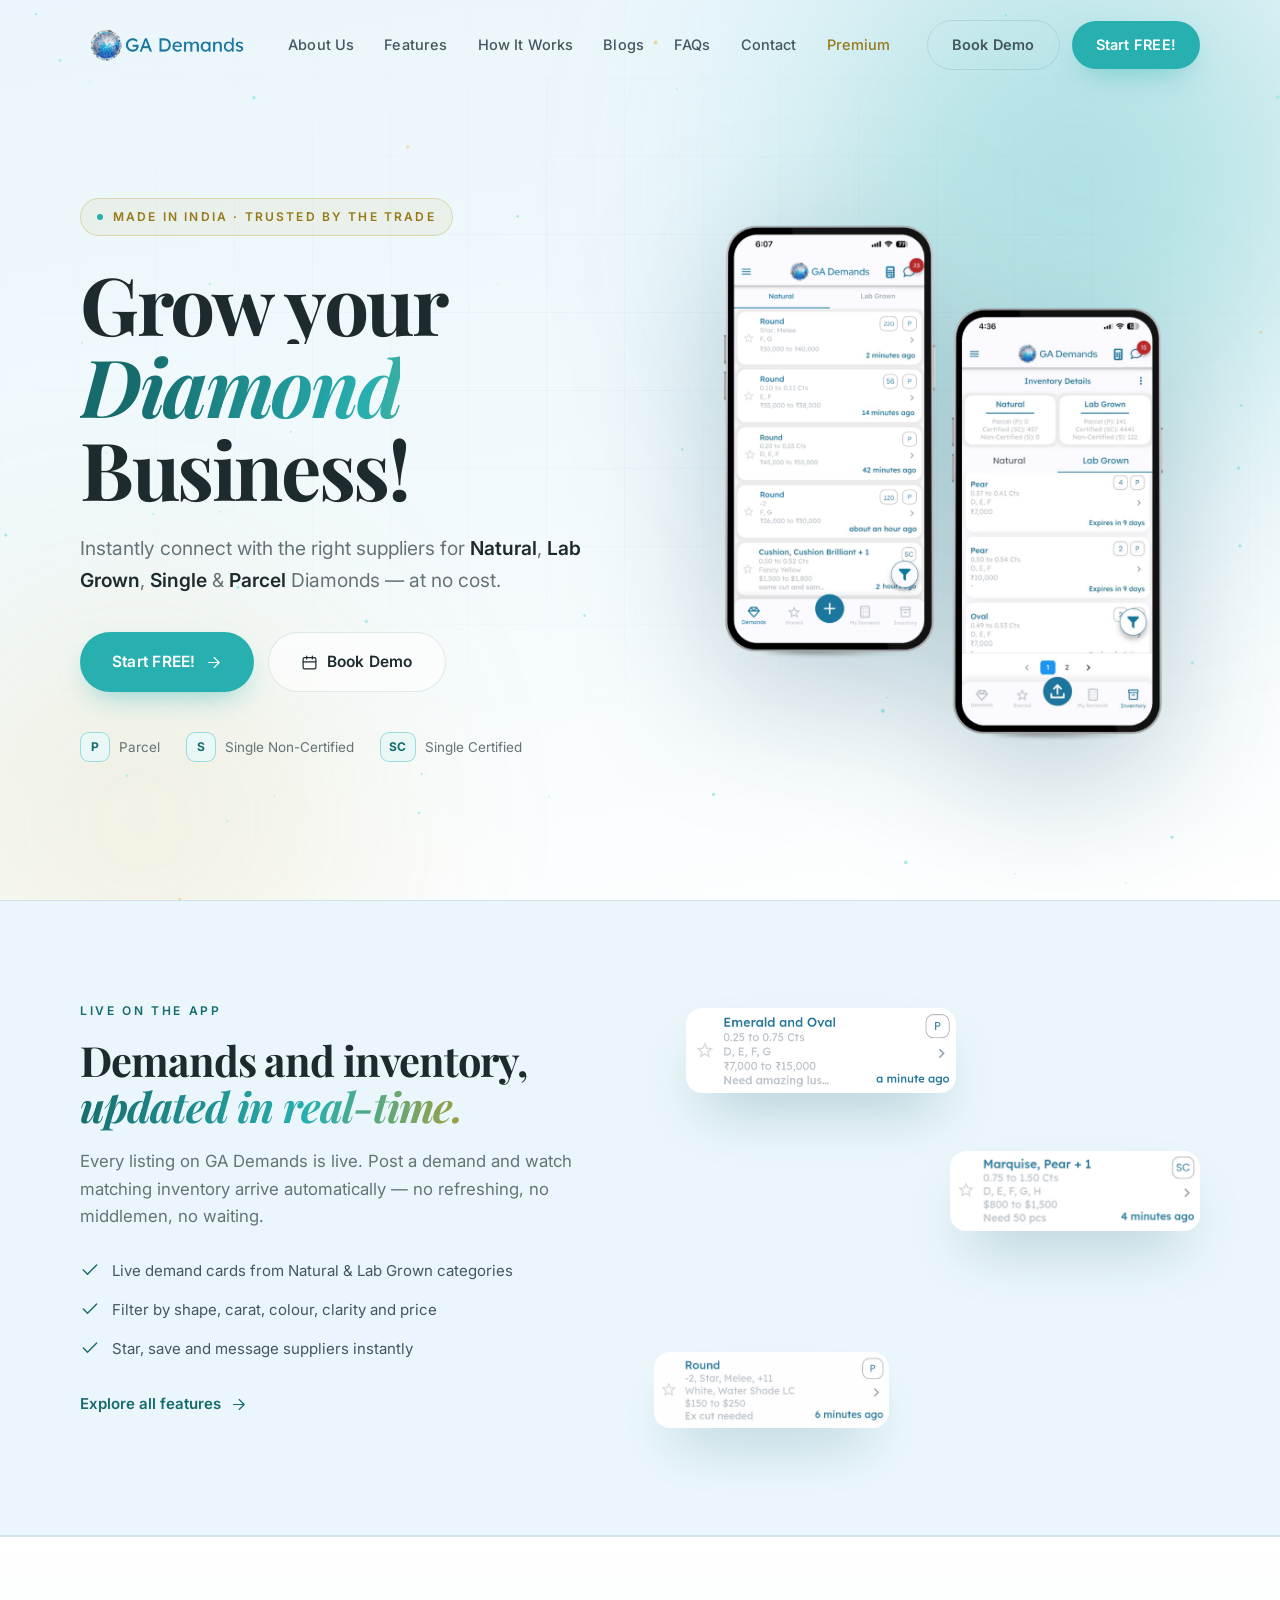
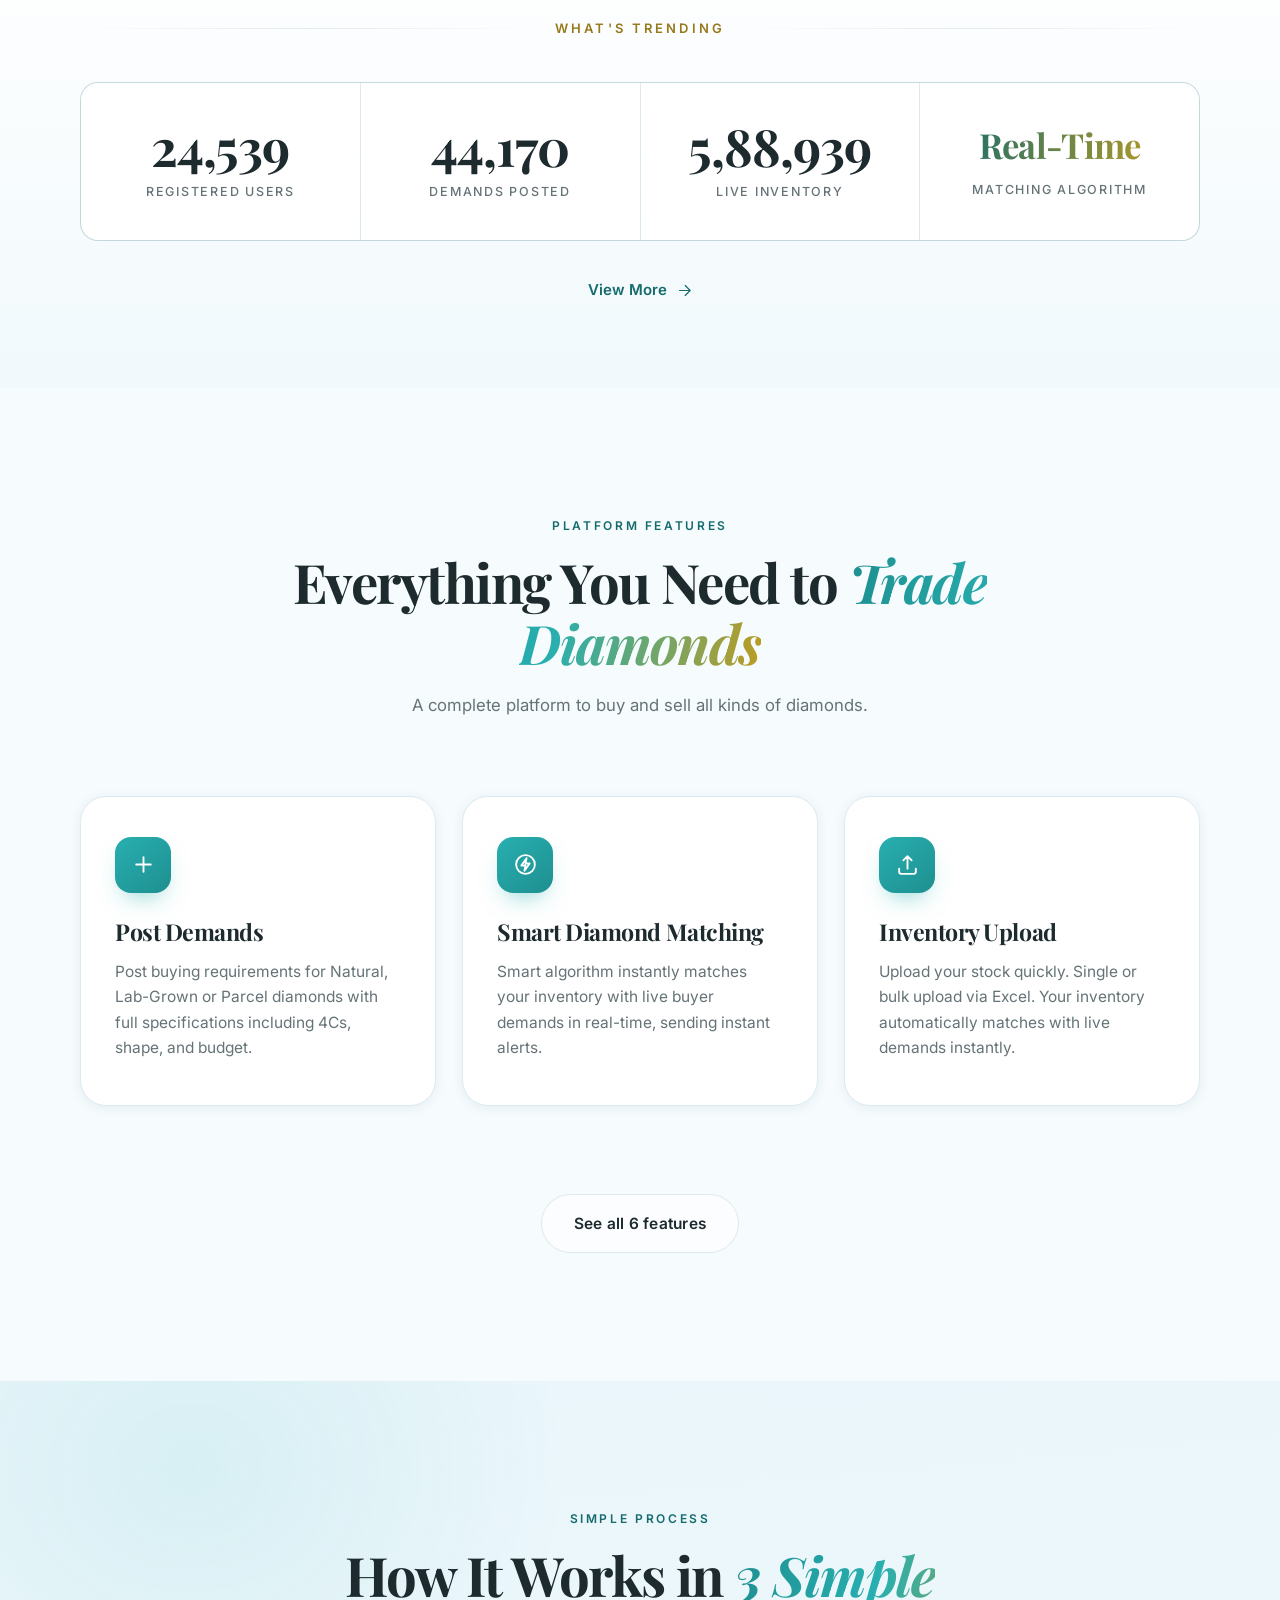
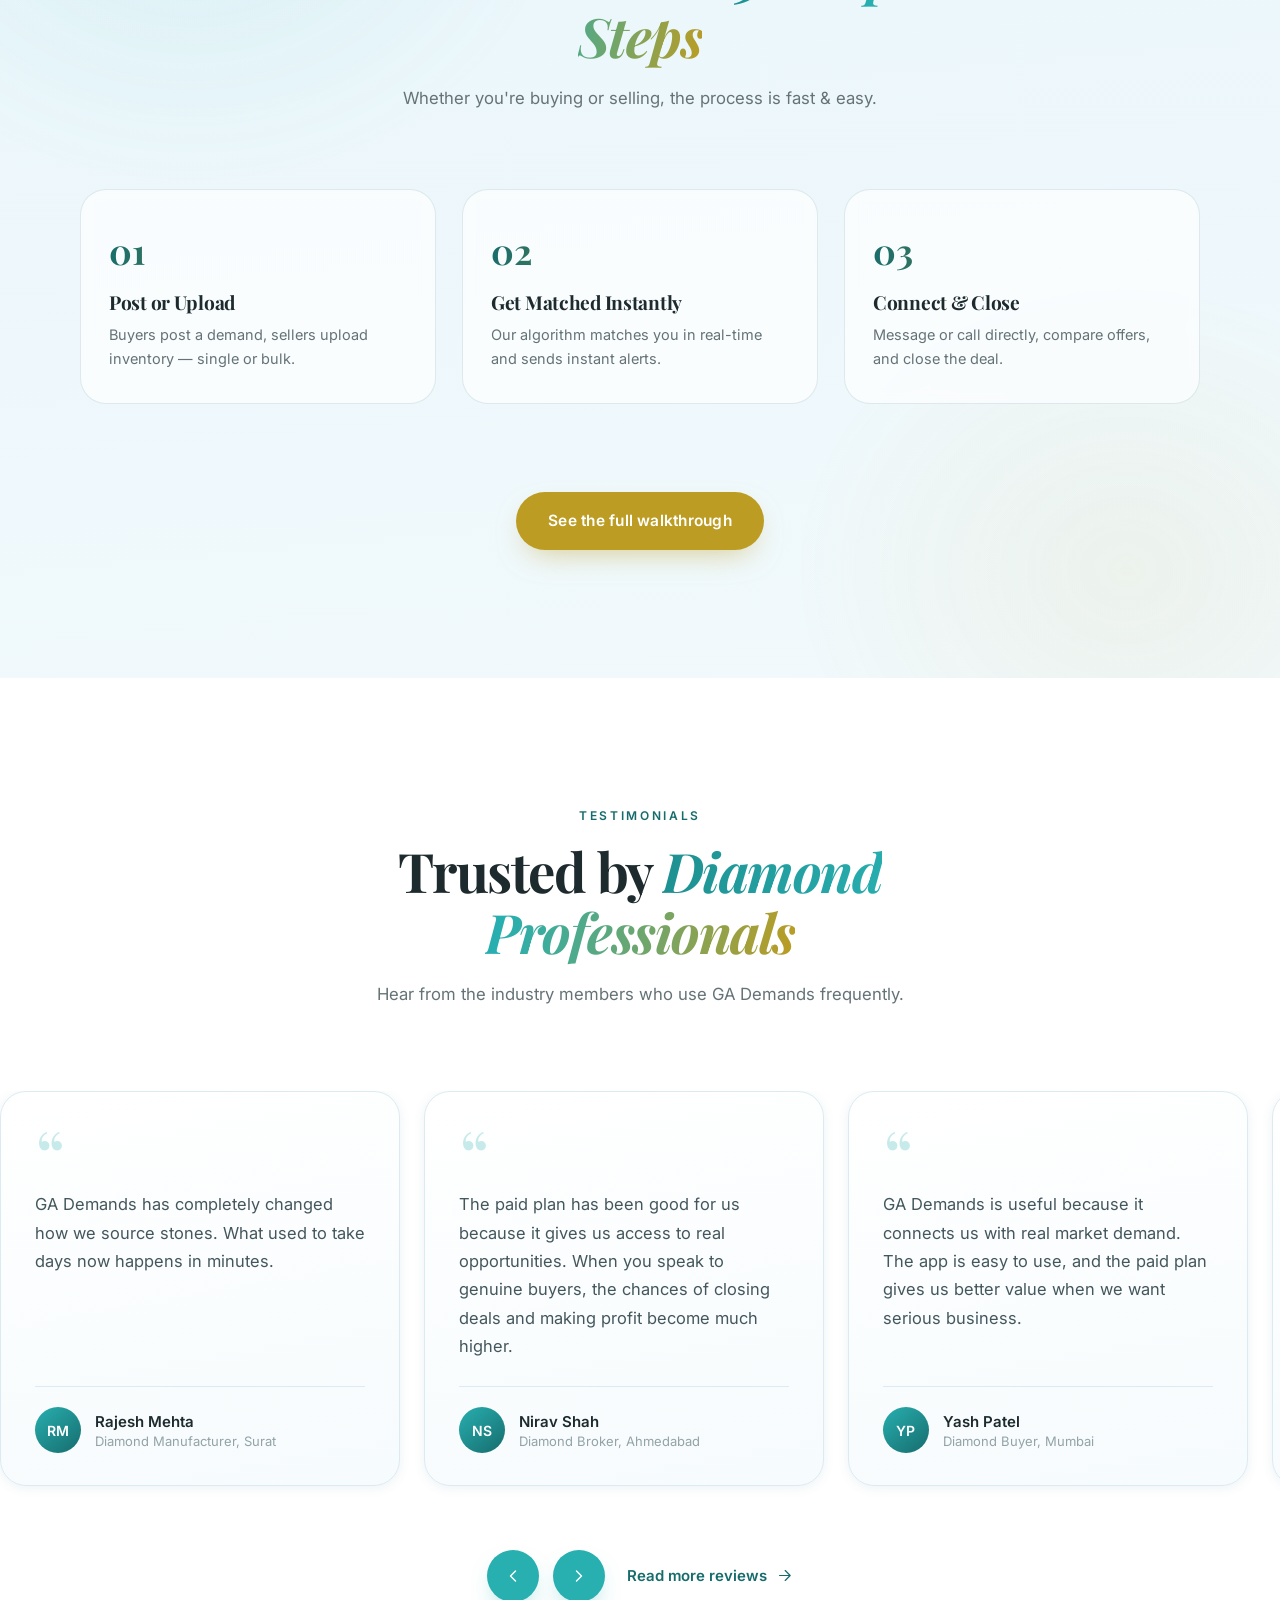
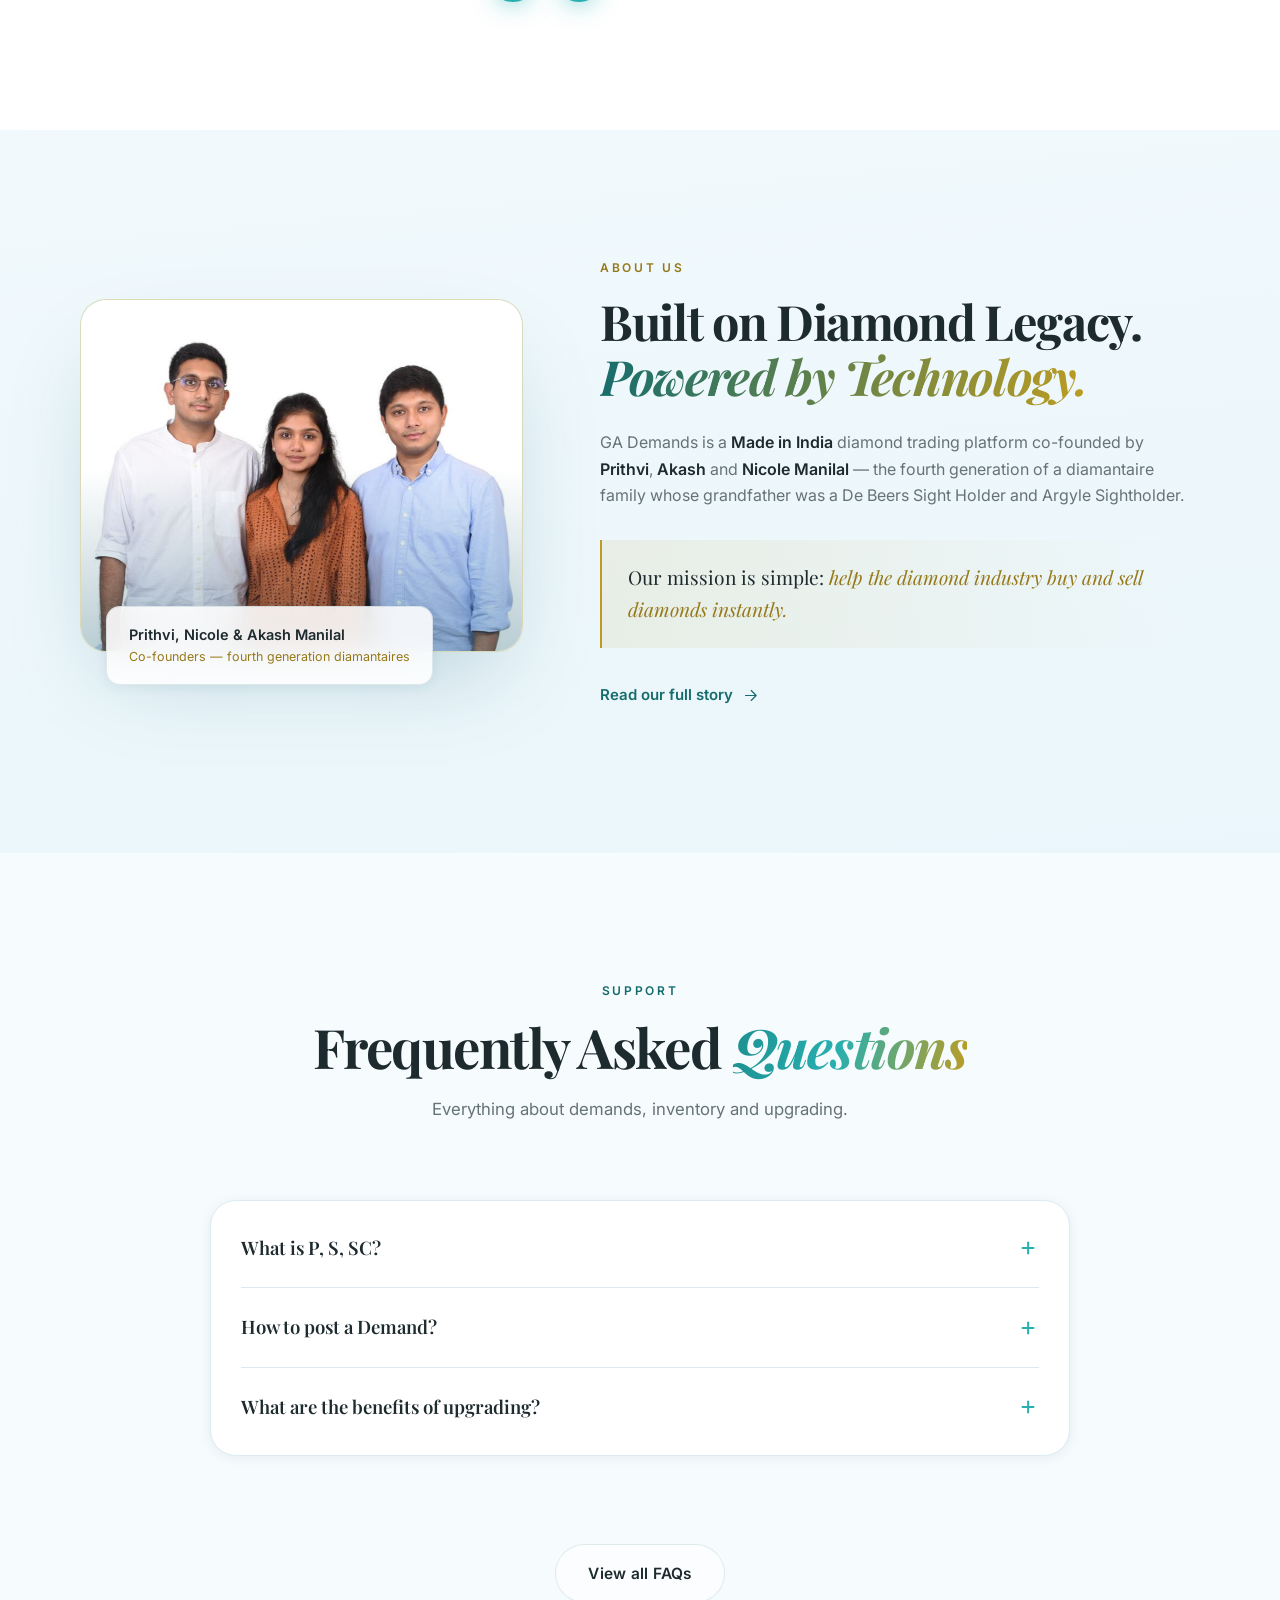
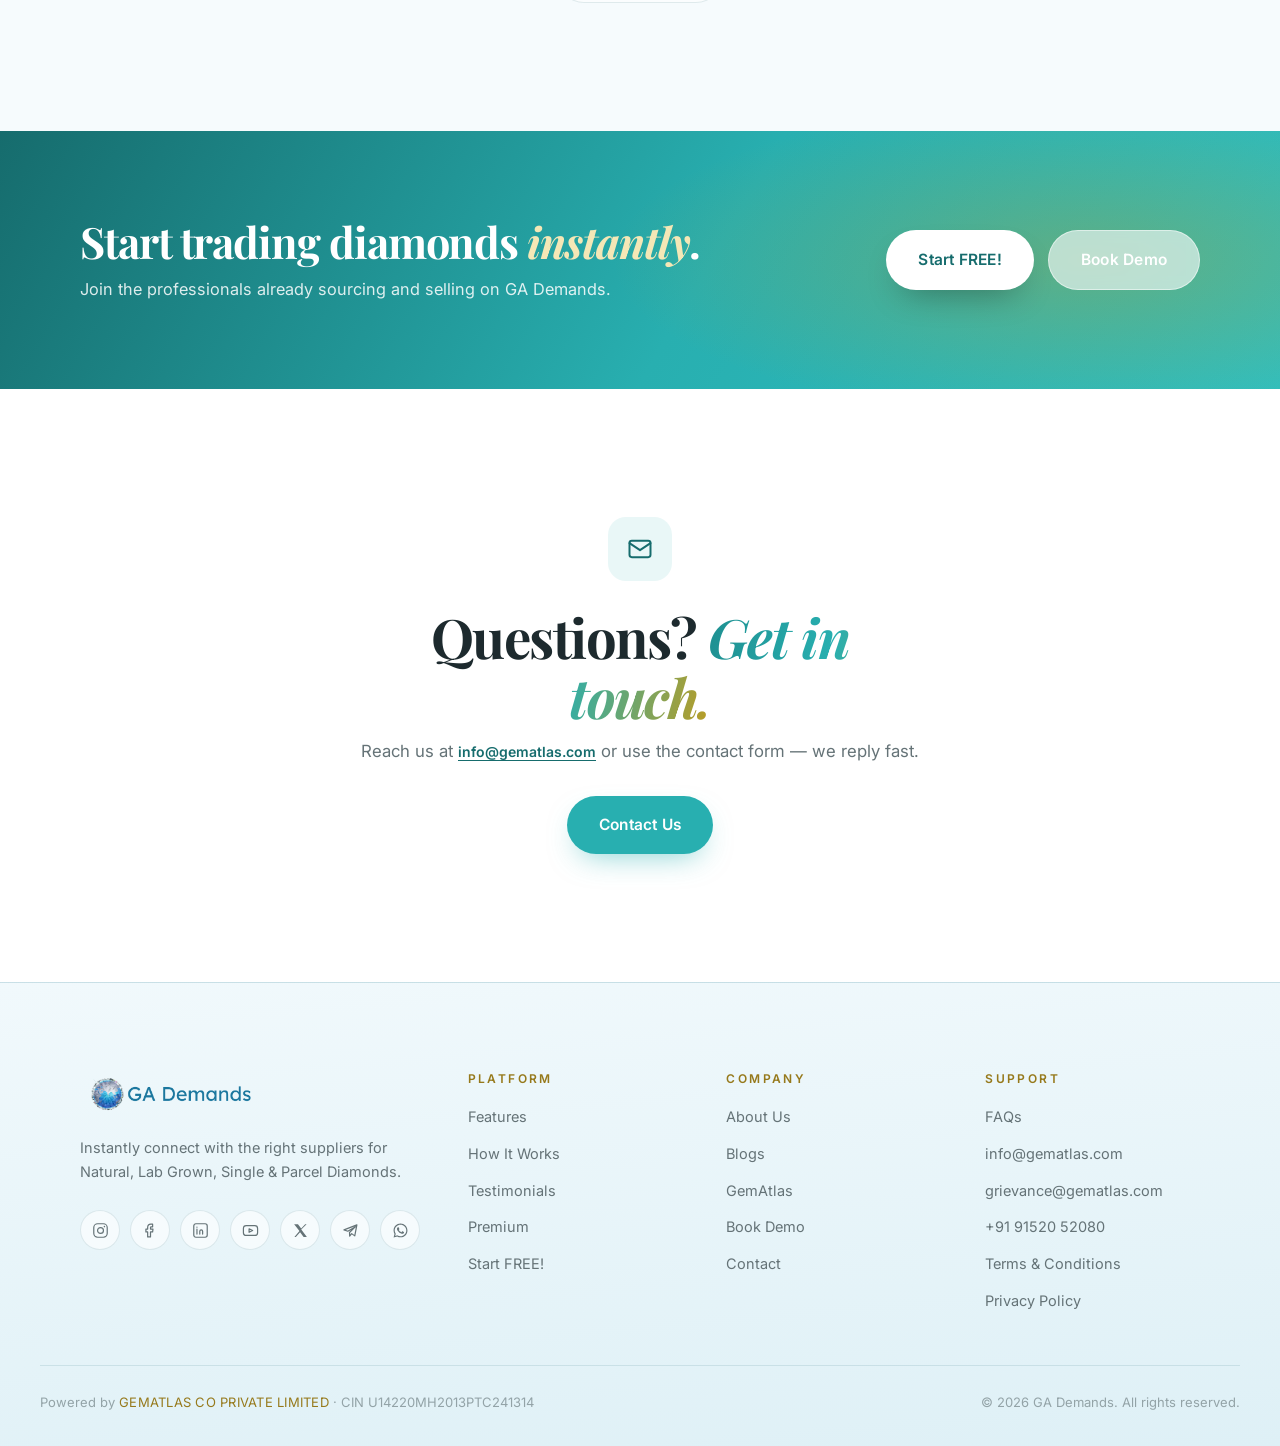
==== index.html @ 852bf758 "Rebuild GA Demands website: multi-page, light-blue theme, animations Recreated gademands.com as a mo" ====
<!DOCTYPE html>
<html lang="en">
<head>
<meta charset="UTF-8">
<meta name="viewport" content="width=device-width, initial-scale=1.0">
<title>GA Demands — Grow your Diamond Business</title>
<meta name="description" content="Instantly connect with the right suppliers for Natural, Lab Grown, Single & Parcel Diamonds at no cost. A Made in India diamond trading platform by GemAtlas Co Private Limited.">
<meta name="theme-color" content="#EAF6FB">

<meta property="og:title" content="GA Demands — Grow your Diamond Business">
<meta property="og:description" content="Instantly connect with the right suppliers for Natural, Lab Grown, Single & Parcel Diamonds at no cost.">
<meta property="og:image" content="assets/images/image09.png">
<meta property="og:url" content="https://gademands.com/">
<meta property="og:type" content="website">

<link rel="icon" href="assets/images/image09.png">
<link rel="preconnect" href="https://fonts.googleapis.com">
<link rel="preconnect" href="https://fonts.gstatic.com" crossorigin>
<link href="https://fonts.googleapis.com/css2?family=Playfair+Display:ital,wght@0,400;0,500;0,600;0,700;0,900;1,400&family=Inter:wght@300;400;500;600;700&display=swap" rel="stylesheet">
<link rel="stylesheet" href="assets/css/style.css">
</head>
<body>

<!-- ══════════════ PRELOADER ══════════════ -->
<div class="preloader" id="preloader">
  <div class="preloader__gem">
    <svg viewBox="0 0 100 100" aria-hidden="true">
      <polygon class="facet f1" points="50,8 78,32 50,92"/>
      <polygon class="facet f2" points="50,8 22,32 50,92"/>
      <polygon class="facet f3" points="22,32 78,32 50,92"/>
      <polygon class="facet f4" points="50,8 78,32 22,32"/>
    </svg>
  </div>
</div>

<!-- ══════════════ SCROLL PROGRESS ══════════════ -->
<div class="scroll-progress" id="scrollProgress"></div>

<!-- ══════════════ HEADER ══════════════ -->
<header class="header" id="header">
  <div class="container header__inner">
    <a href="index.html" class="brand" aria-label="GA Demands home">
      <img src="assets/images/image09.png" alt="GA Demands" class="brand__logo">
    </a>

    <nav class="nav" id="nav" aria-label="Primary">
      <a href="about.html" class="nav__link">About Us</a>
      <a href="features.html" class="nav__link">Features</a>
      <a href="how-it-works.html" class="nav__link">How It Works</a>
      <a href="https://blogs.gademands.com/" class="nav__link" target="_blank" rel="noopener">Blogs</a>
      <a href="faq.html" class="nav__link">FAQs</a>
      <a href="contact.html" class="nav__link">Contact</a>
      <a href="https://pages.razorpay.com/stores/st_SczK1m9x4q4Thu" class="nav__link nav__link--gold" target="_blank" rel="noopener">Premium</a>
      <div class="nav__cta">
        <a href="https://calendly.com/gademands-demo/30min" class="btn btn--ghost" target="_blank" rel="noopener">Book Demo</a>
        <a href="https://gademands.app.link/web" class="btn btn--primary" target="_blank" rel="noopener">Start FREE!</a>
      </div>
    </nav>

    <button class="burger" id="burger" aria-label="Open menu" aria-expanded="false" aria-controls="nav">
      <span></span><span></span><span></span>
    </button>
  </div>
</header>

<main>

<!-- ══════════════ HERO ══════════════ -->
<section class="hero" id="hero">
  <div class="hero__bg" aria-hidden="true">
    <div class="hero__glow hero__glow--teal"></div>
    <div class="hero__glow hero__glow--gold"></div>
    <div class="hero__grid"></div>
    <canvas id="sparkle" class="hero__sparkle"></canvas>
  </div>

  <div class="container hero__inner">
    <div class="hero__copy">
      <p class="eyebrow reveal" data-delay="0">
        <span class="eyebrow__dot"></span> Made in India · Trusted by the trade
      </p>

      <h1 class="hero__title reveal" data-delay="60">
        <span class="line">Grow your</span>
        <span class="line"><em>Diamond</em> Business!</span>
      </h1>

      <p class="hero__lede reveal" data-delay="140">
        Instantly connect with the right suppliers for <strong>Natural</strong>, <strong>Lab Grown</strong>,
        <strong>Single</strong> &amp; <strong>Parcel</strong> Diamonds — at no cost.
      </p>

      <div class="hero__actions reveal" data-delay="200">
        <a href="https://gademands.app.link/web" class="btn btn--primary btn--lg btn--shine" target="_blank" rel="noopener">
          Start FREE!
          <svg viewBox="0 0 24 24" class="btn__arrow" aria-hidden="true"><path d="M5 12h14M13 5l7 7-7 7"/></svg>
        </a>
        <a href="https://calendly.com/gademands-demo/30min" class="btn btn--outline btn--lg" target="_blank" rel="noopener">
          <svg viewBox="0 0 24 24" class="btn__ico" aria-hidden="true"><rect x="3" y="5" width="18" height="16" rx="2"/><path d="M16 3v4M8 3v4M3 11h18"/></svg>
          Book Demo
        </a>
      </div>

      <ul class="hero__badges reveal" data-delay="260">
        <li><span class="chip">P</span> Parcel</li>
        <li><span class="chip">S</span> Single Non-Certified</li>
        <li><span class="chip">SC</span> Single Certified</li>
      </ul>
    </div>

    <div class="hero__visual reveal" data-delay="180">
      <div class="hero__phone tilt">
        <img src="assets/images/image04.png" alt="GA Demands app showing live diamond demands and inventory details" class="hero__phone-img">
      </div>
    </div>
  </div>
</section>

<!-- ══════════════ SHOWCASE (live demand cards) ══════════════ -->
<section class="showcase" id="showcase">
  <div class="container showcase__inner">
    <div class="showcase__copy">
      <p class="kicker reveal">Live On The App</p>
      <h2 class="showcase__title reveal" data-delay="60">Demands and inventory, <em>updated in real-time.</em></h2>
      <p class="showcase__text reveal" data-delay="100">Every listing on GA Demands is live. Post a demand and watch matching inventory arrive automatically — no refreshing, no middlemen, no waiting.</p>
      <ul class="showcase__points reveal" data-delay="140">
        <li><svg viewBox="0 0 24 24" aria-hidden="true"><path d="M20 6L9 17l-5-5"/></svg> Live demand cards from Natural &amp; Lab Grown categories</li>
        <li><svg viewBox="0 0 24 24" aria-hidden="true"><path d="M20 6L9 17l-5-5"/></svg> Filter by shape, carat, colour, clarity and price</li>
        <li><svg viewBox="0 0 24 24" aria-hidden="true"><path d="M20 6L9 17l-5-5"/></svg> Star, save and message suppliers instantly</li>
      </ul>
      <p class="reveal" data-delay="180" style="margin-top:28px;">
        <a href="features.html" class="link-arrow">Explore all features <svg viewBox="0 0 24 24" aria-hidden="true"><path d="M5 12h14M13 5l7 7-7 7"/></svg></a>
      </p>
    </div>
    <div class="showcase__stage reveal" data-delay="120">
      <figure class="showcase__card showcase__card--a"><img src="assets/images/image11.jpg" alt="Live demand card: Emerald and Oval diamonds, 0.25 to 0.75 Cts"></figure>
      <figure class="showcase__card showcase__card--b"><img src="assets/images/image02.jpg" alt="Live demand card: Round diamond, White Water Shade LC"></figure>
      <figure class="showcase__card showcase__card--c"><img src="assets/images/image26.jpg" alt="Live demand card: Round diamond parcel"></figure>
    </div>
  </div>
</section>

<!-- ══════════════ TRENDING / STATS ══════════════ -->
<section class="stats" id="trending">
  <div class="container">
    <div class="stats__head reveal">
      <span class="rule"></span>
      <h2 class="stats__title">What's Trending</h2>
      <span class="rule"></span>
    </div>

    <div class="stats__grid">
      <div class="stat reveal" data-delay="0">
        <div class="stat__num" data-target="25000" data-suffix="+">0</div>
        <div class="stat__label">Registered Users</div>
      </div>
      <div class="stat reveal" data-delay="80">
        <div class="stat__num" data-target="45000" data-suffix="+">0</div>
        <div class="stat__label">Demands Posted</div>
      </div>
      <div class="stat reveal" data-delay="160">
        <div class="stat__num" data-target="600000" data-suffix="+">0</div>
        <div class="stat__label">Live Inventory</div>
      </div>
      <div class="stat stat--text reveal" data-delay="240">
        <div class="stat__num stat__num--word">Real-Time</div>
        <div class="stat__label">Matching Algorithm</div>
      </div>
    </div>

    <div class="stats__cta reveal">
      <a href="https://gademands.app.link/web" class="link-arrow" target="_blank" rel="noopener">
        View More
        <svg viewBox="0 0 24 24" aria-hidden="true"><path d="M5 12h14M13 5l7 7-7 7"/></svg>
      </a>
    </div>
  </div>
</section>

<!-- ══════════════ FEATURES (teaser — full grid lives on features.html) ══════════════ -->
<section class="features section" id="features">
  <div class="container">
    <header class="section__head reveal">
      <p class="kicker">Platform Features</p>
      <h2 class="section__title">Everything You Need to <em>Trade Diamonds</em></h2>
      <p class="section__lede">A complete platform to buy and sell all kinds of diamonds.</p>
    </header>

    <div class="features__grid features__grid--teaser">

      <article class="feat reveal" data-delay="0">
        <div class="feat__icon">
          <svg viewBox="0 0 24 24" aria-hidden="true"><path d="M12 5v14M5 12h14"/></svg>
        </div>
        <h3 class="feat__title">Post Demands</h3>
        <p class="feat__text">Post buying requirements for Natural, Lab-Grown or Parcel diamonds with full specifications including 4Cs, shape, and budget.</p>
        <span class="feat__glow" aria-hidden="true"></span>
      </article>

      <article class="feat reveal" data-delay="70">
        <div class="feat__icon">
          <svg viewBox="0 0 24 24" aria-hidden="true"><circle cx="12" cy="12" r="9"/><path d="M13 6l-5 7h4l-1 5 5-7h-4l1-5z"/></svg>
        </div>
        <h3 class="feat__title">Smart Diamond Matching</h3>
        <p class="feat__text">Smart algorithm instantly matches your inventory with live buyer demands in real-time, sending instant alerts.</p>
        <span class="feat__glow" aria-hidden="true"></span>
      </article>

      <article class="feat reveal" data-delay="140">
        <div class="feat__icon">
          <svg viewBox="0 0 24 24" aria-hidden="true"><path d="M12 16V4M8 8l4-4 4 4M4 16v3a2 2 0 002 2h12a2 2 0 002-2v-3"/></svg>
        </div>
        <h3 class="feat__title">Inventory Upload</h3>
        <p class="feat__text">Upload your stock quickly. Single or bulk upload via Excel. Your inventory automatically matches with live demands instantly.</p>
        <span class="feat__glow" aria-hidden="true"></span>
      </article>

    </div>

    <div class="how__cta reveal" data-delay="180">
      <a href="features.html" class="btn btn--outline btn--lg">See all 6 features</a>
    </div>
  </div>
</section>

<!-- ══════════════ HOW IT WORKS (teaser — full buyer/seller flow lives on how-it-works.html) ══════════════ -->
<section class="how section section--dark" id="how">
  <div class="how__bg" aria-hidden="true"></div>
  <div class="container">
    <header class="section__head reveal">
      <p class="kicker">Simple Process</p>
      <h2 class="section__title">How It Works in <em>3 Simple Steps</em></h2>
      <p class="section__lede">Whether you're buying or selling, the process is fast &amp; easy.</p>
    </header>

    <div class="mini-steps reveal" data-delay="60">
      <div class="mini-step">
        <span class="mini-step__num">01</span>
        <h3 class="mini-step__title">Post or Upload</h3>
        <p class="mini-step__text">Buyers post a demand, sellers upload inventory — single or bulk.</p>
      </div>
      <div class="mini-step">
        <span class="mini-step__num">02</span>
        <h3 class="mini-step__title">Get Matched Instantly</h3>
        <p class="mini-step__text">Our algorithm matches you in real-time and sends instant alerts.</p>
      </div>
      <div class="mini-step">
        <span class="mini-step__num">03</span>
        <h3 class="mini-step__title">Connect &amp; Close</h3>
        <p class="mini-step__text">Message or call directly, compare offers, and close the deal.</p>
      </div>
    </div>

    <div class="how__cta reveal" data-delay="120">
      <a href="how-it-works.html" class="btn btn--gold btn--lg btn--shine">See the full walkthrough</a>
    </div>
  </div>
</section>

<!-- ══════════════ TESTIMONIALS (teaser — full wall lives on how-it-works.html) ══════════════ -->
<section class="testi section" id="testimonials">
  <div class="container">
    <header class="section__head reveal">
      <p class="kicker">Testimonials</p>
      <h2 class="section__title">Trusted by <em>Diamond Professionals</em></h2>
      <p class="section__lede">Hear from the industry members who use GA Demands frequently.</p>
    </header>
  </div>

  <div class="testi__viewport reveal">
    <div class="testi__track" id="testiTrack">

      <figure class="quote">
        <span class="quote__mark">&ldquo;</span>
        <blockquote>GA Demands has completely changed how we source stones. What used to take days now happens in minutes.</blockquote>
        <figcaption><span class="quote__avatar">RM</span><span><strong>Rajesh Mehta</strong><em>Diamond Manufacturer, Surat</em></span></figcaption>
      </figure>

      <figure class="quote">
        <span class="quote__mark">&ldquo;</span>
        <blockquote>The paid plan has been good for us because it gives us access to real opportunities. When you speak to genuine buyers, the chances of closing deals and making profit become much higher.</blockquote>
        <figcaption><span class="quote__avatar">NS</span><span><strong>Nirav Shah</strong><em>Diamond Broker, Ahmedabad</em></span></figcaption>
      </figure>

      <figure class="quote">
        <span class="quote__mark">&ldquo;</span>
        <blockquote>GA Demands is useful because it connects us with real market demand. The app is easy to use, and the paid plan gives us better value when we want serious business.</blockquote>
        <figcaption><span class="quote__avatar">YP</span><span><strong>Yash Patel</strong><em>Diamond Buyer, Mumbai</em></span></figcaption>
      </figure>

      <figure class="quote">
        <span class="quote__mark">&ldquo;</span>
        <blockquote>Very intuitive platform. Saves time and improves deal closure rate significantly.</blockquote>
        <figcaption><span class="quote__avatar">KM</span><span><strong>Kunal Mehta</strong><em>Jeweller, Jaipur</em></span></figcaption>
      </figure>

    </div>
  </div>

  <div class="container testi__nav reveal">
    <button class="nav-btn" id="testiPrev" aria-label="Previous testimonial">
      <svg viewBox="0 0 24 24" aria-hidden="true"><path d="M15 18l-6-6 6-6"/></svg>
    </button>
    <button class="nav-btn" id="testiNext" aria-label="Next testimonial">
      <svg viewBox="0 0 24 24" aria-hidden="true"><path d="M9 18l6-6-6-6"/></svg>
    </button>
    <a href="how-it-works.html#testimonials" class="link-arrow" style="margin-left:8px;">Read more reviews <svg viewBox="0 0 24 24" aria-hidden="true"><path d="M5 12h14M13 5l7 7-7 7"/></svg></a>
  </div>
</section>

<!-- ══════════════ ABOUT (teaser — full story lives on about.html) ══════════════ -->
<section class="about section section--dark" id="about">
  <div class="container about__inner">

    <div class="about__media reveal">
      <div class="about__frame">
        <img src="assets/images/image15.jpg" alt="GA Demands co-founders Prithvi Manilal, Nicole Manilal and Akash Manilal" loading="lazy">
      </div>
      <div class="about__caption">
        <strong>Prithvi, Nicole &amp; Akash Manilal</strong>
        <span>Co-founders — fourth generation diamantaires</span>
      </div>
    </div>

    <div class="about__copy">
      <p class="kicker kicker--light reveal">About Us</p>
      <h2 class="about__title reveal" data-delay="60">Built on Diamond Legacy.<br><em>Powered by Technology.</em></h2>

      <div class="about__text reveal" data-delay="120">
        <p>GA Demands is a <strong>Made in India</strong> diamond trading platform co-founded by <strong>Prithvi</strong>, <strong>Akash</strong> and <strong>Nicole Manilal</strong> — the fourth generation of a diamantaire family whose grandfather was a De Beers Sight Holder and Argyle Sightholder.</p>
      </div>

      <blockquote class="mission reveal" data-delay="180">
        Our mission is simple: <em>help the diamond industry buy and sell diamonds instantly.</em>
      </blockquote>

      <p class="reveal" data-delay="220">
        <a href="about.html" class="link-arrow">Read our full story <svg viewBox="0 0 24 24" aria-hidden="true"><path d="M5 12h14M13 5l7 7-7 7"/></svg></a>
      </p>
    </div>

  </div>
</section>

<!-- ══════════════ FAQ (teaser — full list lives on faq.html) ══════════════ -->
<section class="faq section" id="faq">
  <div class="container">
    <header class="section__head reveal">
      <p class="kicker">Support</p>
      <h2 class="section__title">Frequently Asked <em>Questions</em></h2>
      <p class="section__lede">Everything about demands, inventory and upgrading.</p>
    </header>

    <div class="faq__panels reveal">
      <div class="faq__panel is-active" data-cat="demands">
        <div class="acc">
          <button class="acc__head" aria-expanded="false">What is P, S, SC?<span class="acc__ico" aria-hidden="true"></span></button>
          <div class="acc__body"><div>
            <p>When posting a demand it is essential to choose which category you wish to post under.</p>
            <ul class="acc__list">
              <li><span class="chip chip--sm">P</span> Parcel</li>
              <li><span class="chip chip--sm">S</span> Single Non-Certified</li>
              <li><span class="chip chip--sm">SC</span> Single Certified</li>
            </ul>
          </div></div>
        </div>
        <div class="acc">
          <button class="acc__head" aria-expanded="false">How to post a Demand?<span class="acc__ico" aria-hidden="true"></span></button>
          <div class="acc__body"><div>
            <ol class="acc__steps">
              <li>Click the "Plus" button at the bottom of the page</li>
              <li>Select a category — Parcel (P), Single Non-Certified (S) or Single Certified (SC)</li>
              <li>Fill in the specifications for your post</li>
              <li>Post your Demand</li>
            </ol>
          </div></div>
        </div>
        <div class="acc">
          <button class="acc__head" aria-expanded="false">What are the benefits of upgrading?<span class="acc__ico" aria-hidden="true"></span></button>
          <div class="acc__body"><div><p>Upgrading unlocks Inventory, Direct Calling, and premium support.</p></div></div>
        </div>
      </div>
    </div>

    <div class="how__cta reveal" data-delay="120">
      <a href="faq.html" class="btn btn--outline btn--lg">View all FAQs</a>
    </div>
  </div>
</section>

<!-- ══════════════ CTA BANNER ══════════════ -->
<section class="cta-band">
  <div class="container cta-band__inner reveal">
    <div>
      <h2 class="cta-band__title">Start trading diamonds <em>instantly</em>.</h2>
      <p class="cta-band__text">Join the professionals already sourcing and selling on GA Demands.</p>
    </div>
    <div class="cta-band__actions">
      <a href="https://gademands.app.link/web" class="btn btn--primary btn--lg btn--shine" target="_blank" rel="noopener">Start FREE!</a>
      <a href="https://calendly.com/gademands-demo/30min" class="btn btn--outline btn--lg" target="_blank" rel="noopener">Book Demo</a>
    </div>
  </div>
</section>

<!-- ══════════════ CONTACT (teaser — full form lives on contact.html) ══════════════ -->
<section class="contact-teaser section">
  <div class="container contact-teaser__inner reveal">
    <div class="contact-teaser__ico">
      <svg viewBox="0 0 24 24" aria-hidden="true"><rect x="3" y="5" width="18" height="14" rx="2"/><path d="M3 7l9 6 9-6"/></svg>
    </div>
    <h2 class="section__title" style="margin-bottom:10px;">Questions? <em>Get in touch.</em></h2>
    <p class="section__lede" style="margin-bottom:30px;">Reach us at <a href="mailto:info@gematlas.com" class="link-arrow link-arrow--sm" style="display:inline;border-bottom:1px solid currentColor;">info@gematlas.com</a> or use the contact form — we reply fast.</p>
    <a href="contact.html" class="btn btn--primary btn--lg btn--shine">Contact Us</a>
  </div>
</section>

</main>

<!-- ══════════════ FOOTER ══════════════ -->
<footer class="footer">
  <div class="container footer__top">

    <div class="footer__brand">
      <img src="assets/images/image09.png" alt="GA Demands" class="footer__logo">
      <p class="footer__tag">Instantly connect with the right suppliers for Natural, Lab Grown, Single &amp; Parcel Diamonds.</p>
      <div class="socials">
        <a href="https://www.instagram.com/gematlasonline/" aria-label="Instagram" target="_blank" rel="noopener"><svg viewBox="0 0 24 24" aria-hidden="true"><rect x="2.5" y="2.5" width="19" height="19" rx="5.5"/><circle cx="12" cy="12" r="4.2"/><circle cx="17.5" cy="6.5" r="1.1" fill="currentColor" stroke="none"/></svg></a>
        <a href="https://www.facebook.com/gematlas" aria-label="Facebook" target="_blank" rel="noopener"><svg viewBox="0 0 24 24" aria-hidden="true"><path d="M15 3h-2.5A4.5 4.5 0 008 7.5V10H5.5v4H8v7h4v-7h3l.5-4H12V7.8c0-.6.3-1 1-1H15V3z"/></svg></a>
        <a href="https://www.linkedin.com/company/gematlas" aria-label="LinkedIn" target="_blank" rel="noopener"><svg viewBox="0 0 24 24" aria-hidden="true"><rect x="2.5" y="2.5" width="19" height="19" rx="3"/><path d="M7 10v7M7 7.2v.1M11 17v-4a2 2 0 014 0v4"/></svg></a>
        <a href="https://www.youtube.com/user/GemAtlas" aria-label="YouTube" target="_blank" rel="noopener"><svg viewBox="0 0 24 24" aria-hidden="true"><rect x="2" y="5" width="20" height="14" rx="4"/><path d="M10 9.5l5 2.5-5 2.5v-5z"/></svg></a>
        <a href="https://twitter.com/GemAtlas" aria-label="Twitter" target="_blank" rel="noopener"><svg viewBox="0 0 24 24" aria-hidden="true"><path d="M3 3l7.5 9.8L3.4 21h2l6-6.6 5 6.6H21l-7.9-10.4L20.6 3h-2l-5.6 6.2L8.4 3H3z" fill="currentColor" stroke="none"/></svg></a>
        <a href="https://t.me/gematlas" aria-label="Telegram" target="_blank" rel="noopener"><svg viewBox="0 0 24 24" aria-hidden="true"><path d="M21 4L2.8 11.2l5.4 1.8L19 6.6l-8.4 8.2.2 5 2.8-3.4 4.4 3.2L21 4z"/></svg></a>
        <a href="https://wa.me/919152052076" aria-label="WhatsApp" target="_blank" rel="noopener"><svg viewBox="0 0 32 32" aria-hidden="true"><path fill="currentColor" stroke="none" d="M16.001 2.933c-7.213 0-13.067 5.854-13.067 13.067 0 2.301.604 4.553 1.751 6.537L3 29.067l6.688-1.751a13.02 13.02 0 006.313 1.61h.006c7.213 0 13.067-5.854 13.067-13.067S23.214 2.933 16.001 2.933zm0 23.913a10.83 10.83 0 01-5.522-1.513l-.396-.235-4.106 1.076 1.096-4.003-.258-.41a10.84 10.84 0 01-1.668-5.761c0-5.998 4.881-10.879 10.879-10.879S26.88 10.002 26.88 16s-4.881 10.846-10.879 10.846zm5.955-8.151c-.326-.163-1.929-.952-2.228-1.061-.299-.109-.517-.163-.735.163-.217.326-.844 1.061-1.035 1.279-.19.217-.381.245-.707.082-.326-.163-1.376-.507-2.621-1.617-.969-.864-1.624-1.931-1.814-2.257-.19-.326-.02-.502.143-.665.147-.146.326-.381.489-.571.163-.19.217-.326.326-.544.109-.217.054-.408-.027-.571-.082-.163-.735-1.771-1.007-2.426-.265-.638-.535-.552-.735-.562-.19-.009-.408-.011-.626-.011-.217 0-.571.082-.87.408-.299.326-1.143 1.117-1.143 2.725s1.17 3.159 1.334 3.377c.163.217 2.302 3.514 5.578 4.928.78.337 1.389.538 1.863.688.783.249 1.496.214 2.06.13.629-.094 1.929-.789 2.201-1.55.272-.762.272-1.415.19-1.55-.082-.136-.299-.217-.626-.38z"/></svg></a>
      </div>
    </div>

    <nav class="footer__col" aria-label="Platform">
      <h3>Platform</h3>
      <a href="features.html">Features</a>
      <a href="how-it-works.html">How It Works</a>
      <a href="index.html#testimonials">Testimonials</a>
      <a href="https://pages.razorpay.com/stores/st_SczK1m9x4q4Thu" target="_blank" rel="noopener">Premium</a>
      <a href="https://gademands.app.link/web" target="_blank" rel="noopener">Start FREE!</a>
    </nav>

    <nav class="footer__col" aria-label="Company">
      <h3>Company</h3>
      <a href="about.html">About Us</a>
      <a href="https://blogs.gademands.com/" target="_blank" rel="noopener">Blogs</a>
      <a href="https://www.gematlas.com" target="_blank" rel="noopener">GemAtlas</a>
      <a href="https://calendly.com/gademands-demo/30min" target="_blank" rel="noopener">Book Demo</a>
      <a href="contact.html">Contact</a>
    </nav>

    <nav class="footer__col" aria-label="Support">
      <h3>Support</h3>
      <a href="faq.html">FAQs</a>
      <a href="mailto:info@gematlas.com">info@gematlas.com</a>
      <a href="mailto:grievance@gematlas.com">grievance@gematlas.com</a>
      <a href="tel:+919152052080">+91 91520 52080</a>
      <a href="terms.html">Terms &amp; Conditions</a>
      <a href="privacy.html">Privacy Policy</a>
    </nav>

  </div>

  <div class="container footer__bottom">
    <p class="footer__powered">Powered by <a href="https://www.gematlas.com" target="_blank" rel="noopener">GEMATLAS CO PRIVATE LIMITED</a> · CIN U14220MH2013PTC241314</p>
    <p class="footer__copy">&copy; <span id="year">2026</span> GA Demands. All rights reserved.</p>
  </div>
</footer>

<a href="https://wa.me/919152052076" class="whatsapp-fab" aria-label="Chat on WhatsApp" target="_blank" rel="noopener">
  <svg viewBox="0 0 32 32" aria-hidden="true"><path fill="currentColor" stroke="none" d="M16.001 2.933c-7.213 0-13.067 5.854-13.067 13.067 0 2.301.604 4.553 1.751 6.537L3 29.067l6.688-1.751a13.02 13.02 0 006.313 1.61h.006c7.213 0 13.067-5.854 13.067-13.067S23.214 2.933 16.001 2.933zm0 23.913a10.83 10.83 0 01-5.522-1.513l-.396-.235-4.106 1.076 1.096-4.003-.258-.41a10.84 10.84 0 01-1.668-5.761c0-5.998 4.881-10.879 10.879-10.879S26.88 10.002 26.88 16s-4.881 10.846-10.879 10.846zm5.955-8.151c-.326-.163-1.929-.952-2.228-1.061-.299-.109-.517-.163-.735.163-.217.326-.844 1.061-1.035 1.279-.19.217-.381.245-.707.082-.326-.163-1.376-.507-2.621-1.617-.969-.864-1.624-1.931-1.814-2.257-.19-.326-.02-.502.143-.665.147-.146.326-.381.489-.571.163-.19.217-.326.326-.544.109-.217.054-.408-.027-.571-.082-.163-.735-1.771-1.007-2.426-.265-.638-.535-.552-.735-.562-.19-.009-.408-.011-.626-.011-.217 0-.571.082-.87.408-.299.326-1.143 1.117-1.143 2.725s1.17 3.159 1.334 3.377c.163.217 2.302 3.514 5.578 4.928.78.337 1.389.538 1.863.688.783.249 1.496.214 2.06.13.629-.094 1.929-.789 2.201-1.55.272-.762.272-1.415.19-1.55-.082-.136-.299-.217-.626-.38z"/></svg>
</a>

<script src="assets/js/main.js"></script>
</body>
</html>
---- assets/css/style.css ----
/* ═══════════════════════════════════════════════════════════
   GA DEMANDS — 2026 refresh
   Brand palette carried over from the original site:
     teal  #28AFB0   gold #BC9C22   ink #1D1D1F   app blue #2A7CA8
   Theme: light blue & white throughout
   Type: Playfair Display (display) + Inter (UI)
   ═══════════════════════════════════════════════════════════ */

:root{
  /* brand */
  --teal:#28AFB0;
  --teal-600:#1E8F90;
  --teal-700:#166C6D;
  --teal-050:#E9F7F7;
  --gold:#BC9C22;
  --gold-600:#96791B;
  --gold-300:#C9A22E;
  --gold-050:#F8F3E2;
  --blue:#2A7CA8;

  /* neutrals */
  --ink:#1D2A2E;
  --ink-700:#44575D;
  --ink-500:#657377;
  --ink-300:#93A3A7;
  --line:#DCEBF1;
  --paper:#FFFFFF;
  --paper-2:#F6FBFD;

  /* light-blue surfaces (replace the old dark navy sections) */
  --sky:#EAF6FB;
  --sky-2:#DEF0F6;
  --sky-3:#F1F9FC;
  --sky-line:rgba(23,90,110,.12);

  /* type */
  --ff-display:'Playfair Display', Georgia, serif;
  --ff-body:'Inter', -apple-system, BlinkMacSystemFont, 'Segoe UI', sans-serif;

  /* layout */
  --wrap:1200px;
  --gut:clamp(20px, 5vw, 40px);
  --radius:18px;
  --radius-lg:26px;

  /* motion */
  --ease:cubic-bezier(.22,1,.36,1);
  --ease-out:cubic-bezier(.16,1,.3,1);

  --shadow-sm:0 2px 12px rgba(23,90,110,.08);
  --shadow:0 18px 50px -18px rgba(23,90,110,.22);
  --shadow-lg:0 40px 90px -30px rgba(23,90,110,.28);
}

/* ── reset ─────────────────────────────────────────── */
*,*::before,*::after{box-sizing:border-box;}
html{scroll-behavior:smooth;-webkit-text-size-adjust:100%;}
body{
  margin:0;
  font-family:var(--ff-body);
  font-size:17px;
  line-height:1.65;
  color:var(--ink-700);
  background:var(--paper);
  -webkit-font-smoothing:antialiased;
  overflow-x:hidden;
}
img{max-width:100%;display:block;height:auto;}
a{color:inherit;text-decoration:none;}
button{font:inherit;color:inherit;background:none;border:0;cursor:pointer;}
h1,h2,h3,h4{font-family:var(--ff-display);color:var(--ink);font-weight:700;line-height:1.12;margin:0;letter-spacing:-.015em;}
p{margin:0 0 1em;}
em{font-style:italic;}
address{font-style:normal;}
svg{fill:none;stroke:currentColor;stroke-width:1.7;stroke-linecap:round;stroke-linejoin:round;}
::selection{background:var(--teal);color:#fff;}

.container{width:100%;max-width:var(--wrap);margin-inline:auto;padding-inline:var(--gut);}
.section{padding:clamp(80px,10vw,140px) 0;}
.anchor-offset{display:block;position:relative;top:-100px;visibility:hidden;}

/* ── preloader ─────────────────────────────────────── */
.preloader{
  position:fixed;inset:0;z-index:9999;
  display:grid;place-items:center;
  background:linear-gradient(160deg,var(--sky),#fff);
  transition:opacity .7s var(--ease), visibility .7s;
}
.preloader.is-done{opacity:0;visibility:hidden;}
.preloader__gem{width:74px;height:74px;animation:gemSpin 2.4s var(--ease) infinite;}
.preloader__gem svg{width:100%;height:100%;overflow:visible;}
.facet{stroke:var(--teal);stroke-width:1.4;fill:rgba(40,175,176,.12);opacity:0;animation:facetIn 1.6s var(--ease) infinite;}
.f1{animation-delay:0s}.f2{animation-delay:.14s}.f3{animation-delay:.28s}.f4{animation-delay:.42s;stroke:var(--gold);fill:rgba(188,156,34,.12)}
@keyframes facetIn{0%,100%{opacity:.2}45%{opacity:1}}
@keyframes gemSpin{0%,100%{transform:rotate(0) scale(1)}50%{transform:rotate(180deg) scale(1.08)}}

/* ── scroll progress ───────────────────────────────── */
.scroll-progress{
  position:fixed;top:0;left:0;height:2px;width:0;z-index:1000;
  background:linear-gradient(90deg,var(--teal),var(--gold));
  transition:width .1s linear;
}

/* ── reveal animation ──────────────────────────────── */
.reveal{opacity:0;transform:translateY(26px);transition:opacity .9s var(--ease-out),transform .9s var(--ease-out);}
.reveal.is-in{opacity:1;transform:none;}

/* ═══════════ HEADER ═══════════ */
.header{
  position:fixed;top:0;left:0;right:0;z-index:900;
  padding:20px 0;
  transition:padding .45s var(--ease), background .45s var(--ease), box-shadow .45s var(--ease), backdrop-filter .45s;
}
.header.is-stuck{
  padding:12px 0;
  background:rgba(255,255,255,.86);
  backdrop-filter:blur(18px) saturate(1.4);
  -webkit-backdrop-filter:blur(18px) saturate(1.4);
  box-shadow:0 1px 0 var(--sky-line), 0 20px 40px -30px rgba(23,90,110,.25);
}
.header__inner{display:flex;align-items:center;justify-content:space-between;gap:24px;}
.brand__logo{height:42px;width:auto;transition:transform .5s var(--ease), height .45s var(--ease);}
.header.is-stuck .brand__logo{height:36px;}
.brand:hover .brand__logo{transform:scale(1.04);}

.nav{display:flex;align-items:center;gap:30px;}
.nav__link{
  position:relative;font-size:14.5px;font-weight:500;letter-spacing:.01em;
  color:var(--ink-700);transition:color .3s;
}
.nav__link::after{
  content:'';position:absolute;left:0;bottom:-6px;height:1px;width:0;
  background:var(--teal);transition:width .45s var(--ease);
}
.nav__link:hover{color:var(--ink);}
.nav__link:hover::after{width:100%;}
.nav__link.is-active{color:var(--teal-700);font-weight:600;}
.nav__link.is-active::after{width:100%;}
.nav__link--gold{color:var(--gold-600);}
.nav__link--gold::after{background:var(--gold);}
.nav__cta{display:flex;align-items:center;gap:12px;margin-left:6px;}

.burger{display:none;width:44px;height:44px;position:relative;z-index:950;}
.burger span{
  display:block;height:1.6px;width:24px;margin:5px auto;border-radius:2px;
  background:var(--ink);transition:transform .45s var(--ease),opacity .3s;
}
.burger.is-open span:nth-child(1){transform:translateY(6.6px) rotate(45deg);}
.burger.is-open span:nth-child(2){opacity:0;}
.burger.is-open span:nth-child(3){transform:translateY(-6.6px) rotate(-45deg);}

/* ═══════════ BUTTONS ═══════════ */
.btn{
  --btn-bg:var(--teal);
  display:inline-flex;align-items:center;justify-content:center;gap:9px;
  padding:12px 24px;border-radius:100px;
  font-family:var(--ff-body);font-size:14.5px;font-weight:600;letter-spacing:.015em;
  position:relative;overflow:hidden;white-space:nowrap;
  transition:transform .4s var(--ease), box-shadow .4s var(--ease), background .35s, color .35s, border-color .35s;
}
.btn svg{width:17px;height:17px;flex:none;}
.btn__arrow{transition:transform .45s var(--ease);}
.btn:hover .btn__arrow{transform:translateX(4px);}
.btn--lg{padding:16px 32px;font-size:15.5px;}
.btn--block{width:100%;}

.btn--primary{background:var(--teal);color:#fff;box-shadow:0 12px 30px -12px rgba(40,175,176,.6);}
.btn--primary:hover{background:var(--teal-600);transform:translateY(-2px);box-shadow:0 20px 40px -14px rgba(40,175,176,.7);}

.btn--gold{background:var(--gold);color:#fff;box-shadow:0 12px 30px -12px rgba(188,156,34,.55);}
.btn--gold:hover{background:var(--gold-600);transform:translateY(-2px);box-shadow:0 20px 40px -14px rgba(188,156,34,.65);}

.btn--outline{border:1px solid var(--sky-line);color:var(--ink);background:rgba(255,255,255,.6);backdrop-filter:blur(6px);}
.btn--outline:hover{border-color:var(--teal);background:var(--teal-050);color:var(--teal-700);transform:translateY(-2px);}

.btn--ghost{color:var(--ink-700);border:1px solid var(--sky-line);}
.btn--ghost:hover{border-color:var(--teal);color:var(--teal-700);background:var(--teal-050);}

/* sweep shine */
.btn--shine::before{
  content:'';position:absolute;top:0;left:-120%;width:60%;height:100%;
  background:linear-gradient(100deg,transparent,rgba(255,255,255,.5),transparent);
  transform:skewX(-20deg);
}
.btn--shine:hover::before{animation:shine .9s var(--ease);}
@keyframes shine{to{left:130%;}}

.link-arrow{
  display:inline-flex;align-items:center;gap:9px;
  font-weight:600;font-size:15px;color:var(--teal-700);
  border-bottom:1px solid transparent;transition:gap .4s var(--ease),border-color .3s;
}
.link-arrow svg{width:17px;height:17px;}
.link-arrow:hover{gap:14px;border-color:var(--teal);}
.link-arrow--sm{font-size:14px;}

/* ═══════════ HERO ═══════════ */
.hero{
  position:relative;
  min-height:100svh;
  display:flex;align-items:center;
  padding:150px 0 90px;
  background:linear-gradient(170deg,var(--sky) 0%,var(--sky-3) 46%,#fff 100%);
  color:var(--ink-700);
  overflow:hidden;
}
.hero__bg{position:absolute;inset:0;pointer-events:none;}
.hero__glow{position:absolute;border-radius:50%;filter:blur(120px);opacity:.5;}
.hero__glow--teal{
  width:60vw;height:60vw;max-width:820px;max-height:820px;
  top:-22%;right:-14%;background:radial-gradient(circle,#28AFB0,transparent 68%);
  animation:drift 22s ease-in-out infinite alternate;
}
.hero__glow--gold{
  width:46vw;height:46vw;max-width:620px;max-height:620px;
  bottom:-24%;left:-12%;background:radial-gradient(circle,#BC9C22,transparent 68%);
  opacity:.22;animation:drift 26s ease-in-out infinite alternate-reverse;
}
@keyframes drift{to{transform:translate3d(50px,-40px,0) scale(1.12);}}
.hero__grid{
  position:absolute;inset:0;opacity:.5;
  background-image:
    linear-gradient(rgba(23,90,110,.055) 1px,transparent 1px),
    linear-gradient(90deg,rgba(23,90,110,.055) 1px,transparent 1px);
  background-size:78px 78px;
  mask-image:radial-gradient(ellipse 80% 60% at 50% 40%,#000 30%,transparent 78%);
  -webkit-mask-image:radial-gradient(ellipse 80% 60% at 50% 40%,#000 30%,transparent 78%);
}
.hero__sparkle{position:absolute;inset:0;width:100%;height:100%;}

.hero__inner{
  position:relative;z-index:2;
  display:grid;grid-template-columns:1.05fr .95fr;gap:clamp(40px,6vw,80px);align-items:center;
}

.eyebrow{
  display:inline-flex;align-items:center;gap:10px;
  font-size:12px;font-weight:600;letter-spacing:.18em;text-transform:uppercase;
  color:var(--gold-600);
  padding:8px 16px;border-radius:100px;
  border:1px solid rgba(188,156,34,.3);background:rgba(188,156,34,.08);
  margin:0 0 26px;
}
.eyebrow__dot{
  width:6px;height:6px;border-radius:50%;background:var(--teal);
  box-shadow:0 0 0 0 rgba(40,175,176,.7);animation:pulse 2.2s infinite;
}
@keyframes pulse{
  0%{box-shadow:0 0 0 0 rgba(40,175,176,.55)}
  70%{box-shadow:0 0 0 9px rgba(40,175,176,0)}
  100%{box-shadow:0 0 0 0 rgba(40,175,176,0)}
}

.hero__title{
  font-size:clamp(2.9rem,6.4vw,5rem);
  color:var(--ink);letter-spacing:-.03em;line-height:1.03;
  margin:0 0 24px;
}
.hero__title .line{display:block;overflow:hidden;}
.hero__title em{
  font-style:italic;
  background:linear-gradient(100deg,var(--teal-700) 10%,var(--teal) 45%,var(--gold) 92%);
  -webkit-background-clip:text;background-clip:text;color:transparent;
  background-size:200% auto;animation:sheen 7s linear infinite;
}
@keyframes sheen{to{background-position:200% center;}}

.hero__lede{
  font-size:clamp(1.02rem,1.5vw,1.2rem);
  max-width:35em;color:var(--ink-500);margin:0 0 36px;
}
.hero__lede strong{color:var(--ink);font-weight:600;}

.hero__actions{display:flex;flex-wrap:wrap;gap:14px;margin-bottom:40px;}

.hero__badges{
  list-style:none;margin:0;padding:0;
  display:flex;flex-wrap:wrap;gap:12px 26px;
  font-size:13.5px;color:var(--ink-500);
}
.hero__badges li{display:flex;align-items:center;gap:9px;}
.chip{
  display:grid;place-items:center;min-width:30px;height:30px;padding:0 8px;
  border-radius:9px;border:1px solid rgba(40,175,176,.4);
  background:var(--teal-050);color:var(--teal-700);
  font-size:12px;font-weight:700;letter-spacing:.04em;
}
.chip--sm{min-width:26px;height:26px;font-size:11px;}

/* hero visual — mobile app screenshot only */
.hero__visual{position:relative;display:grid;place-items:center;min-height:420px;}
.hero__phone{
  position:relative;z-index:2;
  filter:drop-shadow(0 40px 70px rgba(23,90,110,.28));
  animation:floatY 7s ease-in-out infinite;
  transform-style:preserve-3d;
}
.hero__phone-img{width:min(100%,480px);}
@keyframes floatY{0%,100%{transform:translateY(0)}50%{transform:translateY(-16px)}}

/* ═══════════ SHOWCASE (floating demand cards, moved out of the hero) ═══════════ */
.showcase{
  position:relative;overflow:hidden;
  background:var(--sky);
  padding:clamp(64px,8vw,100px) 0;
  border-block:1px solid var(--sky-line);
}
.showcase__inner{
  display:grid;grid-template-columns:1fr 1.1fr;gap:clamp(40px,6vw,80px);align-items:center;
}
.showcase__copy{max-width:36em;}
.showcase__title{font-size:clamp(1.9rem,3.4vw,2.6rem);letter-spacing:-.026em;margin:0 0 18px;}
.showcase__title em{
  font-style:italic;
  background:linear-gradient(100deg,var(--teal-700),var(--teal) 60%,var(--gold) 110%);
  -webkit-background-clip:text;background-clip:text;color:transparent;
}
.showcase__text{font-size:1.05rem;color:var(--ink-500);margin-bottom:28px;}
.showcase__points{list-style:none;margin:0;padding:0;display:flex;flex-direction:column;gap:14px;}
.showcase__points li{display:flex;align-items:flex-start;gap:12px;font-size:15px;color:var(--ink-700);}
.showcase__points svg{flex:none;width:20px;height:20px;margin-top:1px;color:var(--teal-700);}

.showcase__stage{position:relative;min-height:420px;}
.showcase__card{
  position:absolute;margin:0;border-radius:16px;overflow:hidden;
  background:#fff;box-shadow:0 30px 60px -22px rgba(23,90,110,.35);
  border:1px solid rgba(255,255,255,.8);
  animation:floatY 7s ease-in-out infinite;
}
.showcase__card img{width:100%;}
.showcase__card--a{width:270px;top:0;left:6%;z-index:3;animation-delay:.2s;}
.showcase__card--b{width:250px;top:34%;right:0;z-index:2;animation-delay:1s;}
.showcase__card--c{width:235px;bottom:0;left:0;z-index:1;opacity:.96;animation-delay:1.8s;}

/* ═══════════ STATS ═══════════ */
.stats{
  position:relative;padding:clamp(56px,7vw,84px) 0;
  background:linear-gradient(180deg,#fff,var(--sky-3));color:var(--ink);
  border-top:1px solid var(--sky-line);
}
.stats__head{display:flex;align-items:center;gap:20px;margin-bottom:46px;}
.stats__title{
  font-size:13px;font-weight:600;letter-spacing:.24em;text-transform:uppercase;
  color:var(--gold-600);font-family:var(--ff-body);white-space:nowrap;
}
.rule{flex:1;height:1px;background:linear-gradient(90deg,transparent,var(--sky-line),transparent);}

.stats__grid{
  display:grid;grid-template-columns:repeat(4,1fr);gap:1px;
  background:var(--sky-line);border:1px solid var(--sky-line);border-radius:var(--radius);overflow:hidden;
}
.stat{
  background:#fff;padding:38px 28px;text-align:center;
  transition:background .5s var(--ease);
}
.stat:hover{background:var(--sky-3);}
.stat__num{
  font-family:var(--ff-display);font-size:clamp(2.2rem,4vw,3.2rem);
  font-weight:700;color:var(--ink);line-height:1;letter-spacing:-.02em;margin-bottom:10px;
}
.stat__num--word{
  font-size:clamp(1.7rem,2.7vw,2.25rem);
  white-space:nowrap;
  padding-block:.22em;
  background:linear-gradient(100deg,var(--teal-700),var(--gold));
  -webkit-background-clip:text;background-clip:text;color:transparent;
}
.stat__label{
  font-size:12.5px;letter-spacing:.14em;text-transform:uppercase;
  color:var(--ink-500);font-weight:500;
}
.stats__cta{margin-top:34px;text-align:center;}
.stats__cta .link-arrow{color:var(--teal-700);}
.stats__cta .link-arrow:hover{border-color:var(--teal);}

/* ═══════════ SECTION HEADS ═══════════ */
.section__head{max-width:720px;margin:0 auto clamp(50px,6vw,76px);text-align:center;}
.kicker{
  font-size:12px;font-weight:600;letter-spacing:.22em;text-transform:uppercase;
  color:var(--teal-700);margin:0 0 16px;
}
.kicker--light{color:var(--gold-600);}
.section__title{
  font-size:clamp(2.1rem,4.3vw,3.4rem);letter-spacing:-.028em;margin:0 0 18px;
}
.section__title em{
  font-style:italic;
  background:linear-gradient(100deg,var(--teal-600),var(--teal) 45%,var(--gold) 100%);
  -webkit-background-clip:text;background-clip:text;color:transparent;
}
.section__lede{font-size:1.05rem;color:var(--ink-500);margin:0;}

/* ═══════════ FEATURES ═══════════ */
.features{background:var(--paper-2);}
.features__grid{
  display:grid;grid-template-columns:repeat(3,1fr);gap:26px;
}
.feat{
  position:relative;overflow:hidden;
  padding:40px 34px 44px;border-radius:var(--radius-lg);
  background:#fff;border:1px solid var(--line);
  box-shadow:var(--shadow-sm);
  transition:transform .6s var(--ease), box-shadow .6s var(--ease), border-color .5s;
}
.feat:hover{transform:translateY(-8px);box-shadow:var(--shadow);border-color:rgba(40,175,176,.4);}
.feat__icon{
  width:56px;height:56px;border-radius:16px;display:grid;place-items:center;
  background:linear-gradient(140deg,var(--teal),var(--teal-600));
  color:#fff;margin-bottom:26px;
  box-shadow:0 12px 26px -12px rgba(40,175,176,.7);
  transition:transform .6s var(--ease);
}
.feat__icon svg{width:25px;height:25px;stroke-width:1.8;}
.feat:hover .feat__icon{transform:rotate(-6deg) scale(1.08);}
.feat__title{font-size:1.45rem;margin-bottom:14px;letter-spacing:-.02em;}
.feat__text{font-size:15.5px;color:var(--ink-500);margin:0;}
.feat__glow{
  position:absolute;top:-60%;right:-40%;width:70%;height:160%;
  background:radial-gradient(circle,rgba(40,175,176,.13),transparent 62%);
  opacity:0;transition:opacity .7s var(--ease);pointer-events:none;
}
.feat:hover .feat__glow{opacity:1;}

/* ═══════════ HOW IT WORKS ═══════════ */
.section--dark{background:linear-gradient(175deg,var(--sky),var(--sky-3));color:var(--ink-700);position:relative;overflow:hidden;}
.section--dark .section__title{color:var(--ink);}
.section--dark .section__lede{color:var(--ink-500);}
.how__bg{
  position:absolute;inset:0;pointer-events:none;opacity:.7;
  background:
    radial-gradient(ellipse 50% 60% at 15% 10%,rgba(40,175,176,.14),transparent 60%),
    radial-gradient(ellipse 45% 55% at 88% 88%,rgba(188,156,34,.10),transparent 60%);
}
.how .container{position:relative;z-index:1;}

.toggle{
  position:relative;display:flex;gap:4px;padding:5px;
  width:max-content;margin:0 auto clamp(50px,6vw,72px);
  border-radius:100px;border:1px solid var(--sky-line);
  background:rgba(255,255,255,.7);backdrop-filter:blur(10px);
}
.toggle__pill{
  position:absolute;top:5px;left:5px;height:calc(100% - 10px);
  border-radius:100px;background:var(--teal);
  box-shadow:0 8px 22px -8px rgba(40,175,176,.7);
  transition:transform .55s var(--ease), width .55s var(--ease);
}
.toggle__btn{
  position:relative;z-index:1;
  padding:11px 40px;border-radius:100px;
  font-size:14.5px;font-weight:600;letter-spacing:.02em;
  color:var(--ink-500);transition:color .35s;
}
.toggle__btn.is-active{color:#fff;}
.toggle__btn:not(.is-active):hover{color:var(--ink);}

.steps{display:none;}
.steps.is-active{display:grid;gap:clamp(56px,8vw,110px);}
.step{
  display:grid;grid-template-columns:.85fr 1fr;gap:clamp(34px,6vw,80px);align-items:center;
}
.step--rev .step__media{order:2;}
.step__media{
  position:relative;display:grid;place-items:center;
  transform-style:preserve-3d;
}
.step__media::before{
  content:'';position:absolute;inset:6% 12%;
  background:radial-gradient(ellipse,rgba(40,175,176,.24),transparent 66%);
  filter:blur(52px);
}
.step__media img{
  position:relative;width:min(100%,300px);
  filter:drop-shadow(0 30px 50px rgba(23,90,110,.25));
}
.step__num{
  display:inline-block;font-family:var(--ff-body);
  font-size:12px;font-weight:600;letter-spacing:.24em;text-transform:uppercase;
  color:var(--gold-600);margin-bottom:16px;
  padding-bottom:10px;border-bottom:1px solid rgba(188,156,34,.3);
}
.step__title{font-size:clamp(1.7rem,3vw,2.5rem);color:var(--ink);margin-bottom:16px;letter-spacing:-.025em;}
.step__text{font-size:1.05rem;color:var(--ink-500);max-width:34em;margin:0;}
.how__cta{margin-top:clamp(56px,7vw,88px);text-align:center;}

/* ═══════════ TESTIMONIALS ═══════════ */
.testi{background:var(--paper);overflow:hidden;}
.testi__viewport{padding-block:6px;}
.testi__track{
  display:flex;gap:24px;padding-inline:max(var(--gut),calc((100vw - var(--wrap))/2 + var(--gut)));
  overflow-x:auto;scroll-snap-type:x mandatory;
  scrollbar-width:none;-ms-overflow-style:none;
  padding-bottom:22px;
}
.testi__track::-webkit-scrollbar{display:none;}

.quote{
  position:relative;flex:0 0 clamp(300px,32vw,400px);scroll-snap-align:start;
  margin:0;padding:40px 34px 32px;border-radius:var(--radius-lg);
  background:linear-gradient(170deg,#fff,var(--paper-2));
  border:1px solid var(--line);box-shadow:var(--shadow-sm);
  display:flex;flex-direction:column;
  transition:transform .55s var(--ease),box-shadow .55s var(--ease),border-color .45s;
}
.quote:hover{transform:translateY(-6px);box-shadow:var(--shadow);border-color:rgba(40,175,176,.35);}
.quote__mark{
  font-family:var(--ff-display);font-size:4.6rem;line-height:.6;
  color:var(--teal);opacity:.25;display:block;margin-bottom:14px;
}
.quote blockquote{
  margin:0 0 26px;font-size:16.5px;line-height:1.72;color:var(--ink-700);flex:1;
}
.quote figcaption{display:flex;align-items:center;gap:14px;padding-top:20px;border-top:1px solid var(--line);}
.quote__avatar{
  display:grid;place-items:center;flex:none;width:46px;height:46px;border-radius:50%;
  background:linear-gradient(140deg,var(--teal),var(--teal-700));
  color:#fff;font-size:14px;font-weight:600;letter-spacing:.03em;
}
.quote figcaption span:last-child{display:flex;flex-direction:column;line-height:1.4;}
.quote figcaption strong{font-size:15px;color:var(--ink);font-weight:600;}
.quote figcaption em{font-style:normal;font-size:13px;color:var(--ink-300);}

.testi__nav{display:flex;justify-content:center;gap:14px;margin-top:36px;}
.nav-btn{
  width:52px;height:52px;border-radius:50%;display:grid;place-items:center;
  background:var(--teal);color:#fff;
  box-shadow:0 12px 26px -12px rgba(40,175,176,.7);
  transition:transform .4s var(--ease),background .35s;
}
.nav-btn svg{width:20px;height:20px;}
.nav-btn:hover{background:var(--teal-600);transform:scale(1.08);}
.nav-btn:active{transform:scale(.95);}

/* ═══════════ ABOUT ═══════════ */
.about{background:linear-gradient(175deg,var(--sky-3),var(--sky));}
.about__inner{display:grid;grid-template-columns:.85fr 1.15fr;gap:clamp(40px,6vw,86px);align-items:center;}
.about__media{position:relative;}
.about__frame{
  position:relative;border-radius:var(--radius-lg);overflow:hidden;
  border:1px solid rgba(188,156,34,.28);
  background:linear-gradient(160deg,rgba(40,175,176,.08),rgba(188,156,34,.05));
  box-shadow:var(--shadow-lg);
}
.about__frame::after{
  content:'';position:absolute;inset:0;
  background:linear-gradient(to top,rgba(23,90,110,.30),transparent 52%);
}
.about__frame img{width:100%;}
.about__caption{
  position:relative;margin-top:-46px;margin-left:26px;z-index:2;
  display:flex;flex-direction:column;
  padding:16px 22px;border-radius:14px;width:max-content;max-width:calc(100% - 40px);
  background:rgba(255,255,255,.88);backdrop-filter:blur(14px);
  border:1px solid var(--sky-line);
  box-shadow:var(--shadow-sm);
}
.about__caption strong{color:var(--ink);font-size:14.5px;font-weight:600;}
.about__caption span{font-size:12.5px;color:var(--gold-600);}

.about__title{font-size:clamp(2rem,3.8vw,3.1rem);color:var(--ink);margin:0 0 26px;letter-spacing:-.028em;}
.about__title em{
  font-style:italic;
  background:linear-gradient(100deg,var(--teal-700),var(--gold));
  -webkit-background-clip:text;background-clip:text;color:transparent;
}
.about__text p{font-size:16px;color:var(--ink-500);margin-bottom:1.15em;}
.about__text strong{color:var(--ink);font-weight:600;}

.mission{
  margin:32px 0;padding:22px 26px;border-left:2px solid var(--gold);
  background:linear-gradient(90deg,rgba(188,156,34,.10),transparent);
  border-radius:0 14px 14px 0;
  font-family:var(--ff-display);font-size:1.2rem;color:var(--ink);
}
.mission em{color:var(--gold-600);}

.legacy{
  list-style:none;margin:0;padding:0;display:flex;flex-wrap:wrap;gap:12px;
}
.legacy li{
  font-size:12.5px;color:var(--ink-500);
  padding:9px 16px;border-radius:100px;
  border:1px solid var(--sky-line);background:rgba(255,255,255,.6);
}
.legacy span{color:var(--gold-600);font-weight:600;}

/* ═══════════ FAQ ═══════════ */
.faq{background:var(--paper-2);}
.faq__tabs{
  display:flex;flex-wrap:wrap;justify-content:center;gap:10px;margin-bottom:36px;
}
.faq__tab{
  padding:11px 26px;border-radius:100px;
  font-size:14px;font-weight:600;color:var(--ink-500);
  border:1px solid var(--line);background:#fff;
  transition:all .4s var(--ease);
}
.faq__tab:hover{border-color:var(--teal);color:var(--teal-700);}
.faq__tab.is-active{
  background:var(--teal);border-color:var(--teal);color:#fff;
  box-shadow:0 10px 24px -12px rgba(40,175,176,.7);
}

.faq__panels{max-width:860px;margin-inline:auto;}
.faq__panel{
  border-radius:var(--radius-lg);background:#fff;
  border:1px solid var(--line);box-shadow:var(--shadow-sm);
  padding:8px 30px;
  animation:fadeUp .55s var(--ease);
}
@keyframes fadeUp{from{opacity:0;transform:translateY(14px)}to{opacity:1;transform:none}}
.acc{border-top:1px solid var(--line);}
.acc:first-child{border-top:0;}
.acc__head{
  width:100%;display:flex;align-items:center;justify-content:space-between;gap:20px;
  padding:24px 0;text-align:left;
  font-family:var(--ff-display);font-size:1.16rem;font-weight:600;color:var(--ink);
  transition:color .3s;
}
.acc__head:hover{color:var(--teal-700);}
.acc__ico{position:relative;flex:none;width:22px;height:22px;}
.acc__ico::before,.acc__ico::after{
  content:'';position:absolute;top:50%;left:50%;translate:-50% -50%;
  background:var(--teal);border-radius:2px;transition:transform .45s var(--ease);
}
.acc__ico::before{width:13px;height:1.8px;}
.acc__ico::after{width:1.8px;height:13px;}
.acc.is-open .acc__ico::after{transform:rotate(90deg);}
.acc.is-open .acc__head{color:var(--teal-700);}
.acc__body{
  display:grid;grid-template-rows:0fr;
  transition:grid-template-rows .5s var(--ease);
}
.acc.is-open .acc__body{grid-template-rows:1fr;}
.acc__body > div{overflow:hidden;}
.acc__body p{font-size:15.5px;color:var(--ink-500);}
.acc__body > div > *:last-child{margin-bottom:24px;}
.acc__body a{color:var(--teal-700);font-weight:500;border-bottom:1px solid rgba(40,175,176,.4);}
.acc__list{list-style:none;margin:0 0 4px;padding:0;display:flex;flex-direction:column;gap:11px;}
.acc__list li{display:flex;align-items:center;gap:12px;font-size:15px;color:var(--ink-700);}
.acc__steps{margin:0;padding-left:20px;color:var(--ink-500);font-size:15.5px;}
.acc__steps li{margin-bottom:7px;}

/* ═══════════ CTA BAND ═══════════ */
.cta-band{
  position:relative;overflow:hidden;
  background:linear-gradient(120deg,var(--teal-700),var(--teal) 55%,#2FBFC0);
  color:#fff;padding:clamp(56px,7vw,86px) 0;
}
.cta-band::before{
  content:'';position:absolute;inset:0;
  background:radial-gradient(ellipse 60% 100% at 85% 50%,rgba(188,156,34,.35),transparent 62%);
}
.cta-band__inner{
  position:relative;display:flex;flex-wrap:wrap;align-items:center;justify-content:space-between;gap:32px;
}
.cta-band__title{font-size:clamp(1.8rem,3.4vw,2.7rem);color:#fff;margin:0 0 10px;letter-spacing:-.025em;}
.cta-band__title em{font-style:italic;color:#F4E7B6;}
.cta-band__text{margin:0;color:rgba(255,255,255,.85);font-size:1.02rem;}
.cta-band__actions{display:flex;flex-wrap:wrap;gap:14px;}
.cta-band .btn--primary{background:#fff;color:var(--teal-700);box-shadow:0 16px 34px -16px rgba(0,0,0,.4);}
.cta-band .btn--primary:hover{background:#F4FBFB;}
.cta-band .btn--outline{border-color:rgba(255,255,255,.5);color:#fff;}
.cta-band .btn--outline:hover{background:rgba(255,255,255,.16);border-color:#fff;color:#fff;}

/* ═══════════ CONTACT ═══════════ */
.contact{background:var(--paper);}
.contact__inner{display:grid;grid-template-columns:1fr 1.05fr;gap:clamp(40px,6vw,80px);align-items:start;}
.contact__title,.contact__lede{text-align:left;}
.contact__lede{margin-bottom:40px;}

.contact__list{list-style:none;margin:0;padding:0;display:flex;flex-direction:column;gap:26px;}
.contact__list li{display:flex;gap:18px;align-items:flex-start;}
.contact__ico{
  flex:none;width:46px;height:46px;border-radius:14px;display:grid;place-items:center;
  background:var(--teal-050);color:var(--teal-700);
  transition:background .4s,transform .4s var(--ease);
}
.contact__ico svg{width:20px;height:20px;}
.contact__list li:hover .contact__ico{background:var(--teal);color:#fff;transform:translateY(-2px);}
.contact__list small{
  display:block;font-size:11.5px;letter-spacing:.14em;text-transform:uppercase;
  color:var(--ink-300);margin-bottom:4px;font-weight:600;
}
.contact__list a{font-size:16px;color:var(--ink);font-weight:500;transition:color .3s;}
.contact__list a:hover{color:var(--teal-700);}
.contact__list address{font-size:14.5px;color:var(--ink-500);line-height:1.6;}

.contact__formwrap{
  padding:clamp(30px,4vw,44px);border-radius:var(--radius-lg);
  background:linear-gradient(170deg,#fff,var(--paper-2));
  border:1px solid var(--line);box-shadow:var(--shadow);
}
.form__row{display:grid;grid-template-columns:1fr 1fr;gap:16px;}
.field{position:relative;margin-bottom:18px;}
.field input,.field textarea{
  width:100%;padding:22px 16px 10px;border-radius:12px;
  border:1px solid var(--line);background:#fff;
  font-family:var(--ff-body);font-size:15.5px;color:var(--ink);
  transition:border-color .35s,box-shadow .35s;resize:vertical;
}
.field textarea{padding-top:26px;}
.field label{
  position:absolute;left:16px;top:16px;pointer-events:none;
  font-size:15px;color:var(--ink-300);
  transition:all .3s var(--ease);
}
.field input:focus,.field textarea:focus{
  outline:none;border-color:var(--teal);box-shadow:0 0 0 4px rgba(40,175,176,.13);
}
.field input:focus + label,.field input:not(:placeholder-shown) + label,
.field textarea:focus + label,.field textarea:not(:placeholder-shown) + label{
  top:8px;font-size:11.5px;letter-spacing:.06em;text-transform:uppercase;color:var(--teal-700);font-weight:600;
}
.field.is-error input,.field.is-error textarea{border-color:#D9534F;}

.check{display:flex;align-items:flex-start;gap:12px;margin:6px 0 24px;font-size:14px;color:var(--ink-500);cursor:pointer;}
.check input{position:absolute;opacity:0;width:0;height:0;}
.check__box{
  flex:none;width:20px;height:20px;border-radius:6px;margin-top:2px;
  border:1.6px solid var(--line);background:#fff;
  display:grid;place-items:center;transition:all .3s var(--ease);
}
.check__box::after{
  content:'';width:5px;height:9px;margin-top:-2px;
  border:solid #fff;border-width:0 2px 2px 0;transform:rotate(45deg) scale(0);
  transition:transform .25s var(--ease);
}
.check input:checked + .check__box{background:var(--teal);border-color:var(--teal);}
.check input:checked + .check__box::after{transform:rotate(45deg) scale(1);}
.check input:focus-visible + .check__box{box-shadow:0 0 0 4px rgba(40,175,176,.2);}

.form__note{margin:14px 0 0;font-size:14px;min-height:1.2em;}
.form__note.is-ok{color:var(--teal-700);}
.form__note.is-bad{color:#D9534F;}

/* ═══════════ FOOTER ═══════════ */
.footer{background:linear-gradient(175deg,var(--sky-3),var(--sky-2));color:var(--ink-500);padding-top:clamp(64px,7vw,92px);border-top:1px solid var(--sky-line);}
.footer__top{
  display:grid;grid-template-columns:1.6fr 1fr 1fr 1fr;gap:44px;
  padding-bottom:52px;
}
.footer__logo{height:44px;width:auto;margin-bottom:20px;}
.footer__tag{font-size:14.5px;max-width:30em;color:var(--ink-500);margin-bottom:26px;}

.socials{display:flex;flex-wrap:wrap;gap:10px;}
.socials a{
  width:40px;height:40px;border-radius:50%;display:grid;place-items:center;
  border:1px solid var(--sky-line);color:var(--ink-500);background:rgba(255,255,255,.6);
  transition:all .4s var(--ease);
}
.socials svg{width:17px;height:17px;}
.socials a:hover{background:var(--teal);border-color:var(--teal);color:#fff;transform:translateY(-3px);}

.footer__col{display:flex;flex-direction:column;gap:13px;}
.footer__col h3{
  font-family:var(--ff-body);font-size:12px;font-weight:600;
  letter-spacing:.2em;text-transform:uppercase;color:var(--gold-600);margin-bottom:6px;
}
.footer__col a{
  font-size:14.5px;color:var(--ink-500);width:max-content;
  transition:color .3s,transform .3s var(--ease);
}
.footer__col a:hover{color:var(--teal-700);transform:translateX(3px);}

.footer__bottom{
  display:flex;flex-wrap:wrap;gap:12px;justify-content:space-between;align-items:center;
  padding:26px 0 32px;border-top:1px solid var(--sky-line);
  font-size:13px;color:var(--ink-300);
}
.footer__bottom p{margin:0;}
.footer__powered a{color:var(--gold-600);letter-spacing:.02em;}
.footer__powered a:hover{color:var(--teal-700);}

/* ═══════════ WHATSAPP FAB ═══════════ */
.whatsapp-fab{
  position:fixed;right:22px;bottom:22px;z-index:800;
  width:56px;height:56px;border-radius:50%;display:grid;place-items:center;
  background:linear-gradient(140deg,var(--teal),var(--teal-700));color:#fff;
  box-shadow:0 14px 30px -10px rgba(23,90,110,.55);
  opacity:0;visibility:hidden;transform:translateY(16px) scale(.9);
  transition:transform .4s var(--ease),box-shadow .4s var(--ease),opacity .5s var(--ease),visibility .5s;
}
.whatsapp-fab.is-in{opacity:1;visibility:visible;transform:none;}
.whatsapp-fab:hover{transform:scale(1.09);box-shadow:0 18px 36px -10px rgba(23,90,110,.65);}
.whatsapp-fab svg{width:27px;height:27px;}

/* ═══════════ MINI STEPS (home teaser for How It Works) ═══════════ */
.mini-steps{
  display:grid;grid-template-columns:repeat(3,1fr);gap:26px;
  margin-bottom:clamp(40px,5vw,60px);
}
.mini-step{
  padding:32px 28px;border-radius:var(--radius-lg);
  background:rgba(255,255,255,.65);border:1px solid var(--sky-line);
  backdrop-filter:blur(6px);
  transition:transform .5s var(--ease),box-shadow .5s var(--ease);
}
.mini-step:hover{transform:translateY(-6px);box-shadow:var(--shadow-sm);}
.mini-step__num{
  display:block;font-family:var(--ff-display);font-size:2.2rem;font-weight:700;
  background:linear-gradient(100deg,var(--teal-700),var(--gold));
  -webkit-background-clip:text;background-clip:text;color:transparent;
  margin-bottom:12px;
}
.mini-step__title{font-size:1.2rem;margin-bottom:10px;letter-spacing:-.015em;}
.mini-step__text{font-size:14.5px;color:var(--ink-500);margin:0;}

/* ═══════════ CONTACT TEASER (home) ═══════════ */
.contact-teaser{background:var(--paper);}
.contact-teaser__inner{
  max-width:640px;margin:0 auto;text-align:center;
  display:flex;flex-direction:column;align-items:center;
}
.contact-teaser__ico{
  width:64px;height:64px;border-radius:18px;display:grid;place-items:center;
  background:var(--teal-050);color:var(--teal-700);margin-bottom:26px;
}
.contact-teaser__ico svg{width:28px;height:28px;}

/* ═══════════ PAGE HERO (interior pages) ═══════════ */
.page-hero{
  position:relative;overflow:hidden;
  background:linear-gradient(170deg,var(--sky),#fff);
  padding:clamp(120px,14vw,170px) 0 clamp(50px,6vw,76px);
  text-align:center;
}
.page-hero::before{
  content:'';position:absolute;inset:0;pointer-events:none;
  background:
    radial-gradient(ellipse 55% 70% at 12% 0%,rgba(40,175,176,.16),transparent 62%),
    radial-gradient(ellipse 50% 60% at 92% 100%,rgba(188,156,34,.12),transparent 62%);
}
.page-hero .container{position:relative;z-index:1;}
.page-hero__title{font-size:clamp(2.3rem,5.4vw,3.8rem);letter-spacing:-.03em;margin:0 0 16px;}
.page-hero__title em{
  font-style:italic;
  background:linear-gradient(100deg,var(--teal-700),var(--teal) 55%,var(--gold) 105%);
  -webkit-background-clip:text;background-clip:text;color:transparent;
}
.page-hero__lede{max-width:640px;margin:0 auto;font-size:1.08rem;color:var(--ink-500);}
.page-hero__crumb{
  display:inline-flex;align-items:center;gap:8px;margin-bottom:22px;
  font-size:13px;font-weight:500;color:var(--ink-500);
}
.page-hero__crumb a{color:var(--teal-700);transition:color .3s;}
.page-hero__crumb a:hover{color:var(--teal);}

/* ═══════════ RESPONSIVE ═══════════ */
@media (max-width:1080px){
  .hero__inner{grid-template-columns:1fr;text-align:center;}
  .hero__copy{max-width:720px;margin-inline:auto;}
  .hero__lede{margin-inline:auto;}
  .hero__actions,.hero__badges{justify-content:center;}
  .hero__visual{min-height:auto;margin-top:20px;}
  .showcase__inner{grid-template-columns:1fr;text-align:center;}
  .showcase__copy{margin-inline:auto;}
  .showcase__points{align-items:center;}
  .showcase__points li{text-align:left;}
  .showcase__stage{max-width:460px;margin-inline:auto;}
  .features__grid{grid-template-columns:repeat(2,1fr);}
  .mini-steps{grid-template-columns:repeat(2,1fr);}
  .about__inner,.contact__inner{grid-template-columns:1fr;}
  .about__media{max-width:520px;margin-inline:auto;}
  .footer__top{grid-template-columns:1fr 1fr;}
}

@media (max-width:900px){
  .nav{
    position:fixed;inset:0;z-index:940;
    flex-direction:column;justify-content:center;gap:26px;
    background:rgba(255,255,255,.97);backdrop-filter:blur(20px);
    opacity:0;visibility:hidden;transform:translateY(-14px);
    transition:all .5s var(--ease);
  }
  .nav.is-open{opacity:1;visibility:visible;transform:none;}
  .nav__link{font-family:var(--ff-display);font-size:1.7rem;color:var(--ink);}
  .nav__link--gold{color:var(--gold-600);}
  .nav__cta{flex-direction:column;width:min(280px,72vw);margin-top:14px;}
  .nav__cta .btn{width:100%;padding:14px 24px;}
  .burger{display:block;}
  .header.is-open-nav{background:transparent;box-shadow:none;}

  .stats__grid{grid-template-columns:repeat(2,1fr);}
  .step,.step--rev .step__media{grid-template-columns:1fr;order:0;}
  .step{text-align:center;}
  .step__media img{width:min(78%,260px);}
  .step__text{margin-inline:auto;}
  .step__num{margin-inline:auto;}
}

@media (max-width:640px){
  body{font-size:16px;}
  .hero{padding:130px 0 70px;min-height:auto;}
  .showcase__card{position:static;width:min(84%,320px);margin:0 auto 20px;animation:none;}
  .showcase__stage{display:flex;flex-direction:column;align-items:center;min-height:auto;}
  .features__grid{grid-template-columns:1fr;}
  .mini-steps{grid-template-columns:1fr;}
  .stats__grid{grid-template-columns:1fr;}
  .form__row{grid-template-columns:1fr;}
  .footer__top{grid-template-columns:1fr;gap:34px;}
  .toggle__btn{padding:10px 30px;}
  .quote{flex-basis:min(84vw,340px);}
  .faq__panel{padding:6px 20px;}
  .cta-band__inner{flex-direction:column;align-items:flex-start;}
}

/* ═══════════ MOTION PREFERENCES ═══════════ */
@media (prefers-reduced-motion:reduce){
  *,*::before,*::after{
    animation-duration:.01ms !important;animation-iteration-count:1 !important;
    transition-duration:.01ms !important;scroll-behavior:auto !important;
  }
  .reveal{opacity:1;transform:none;}
}
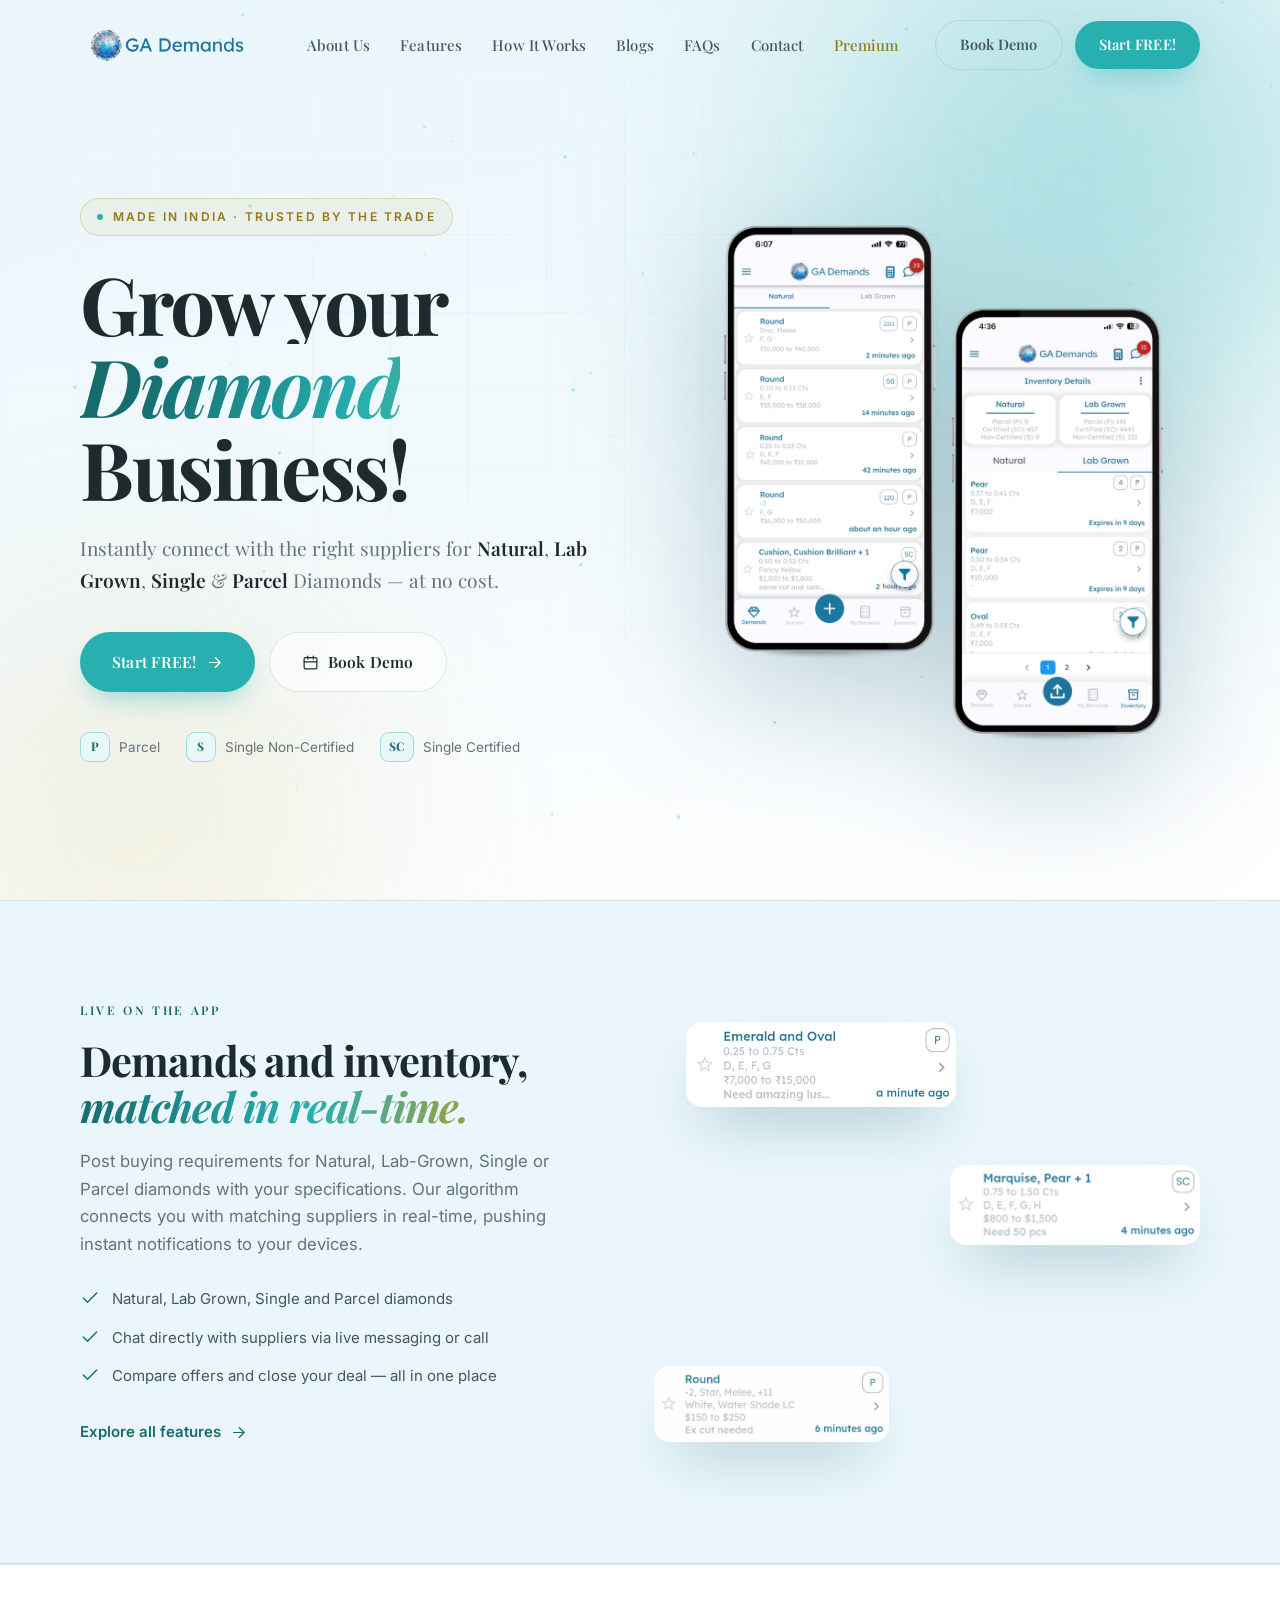
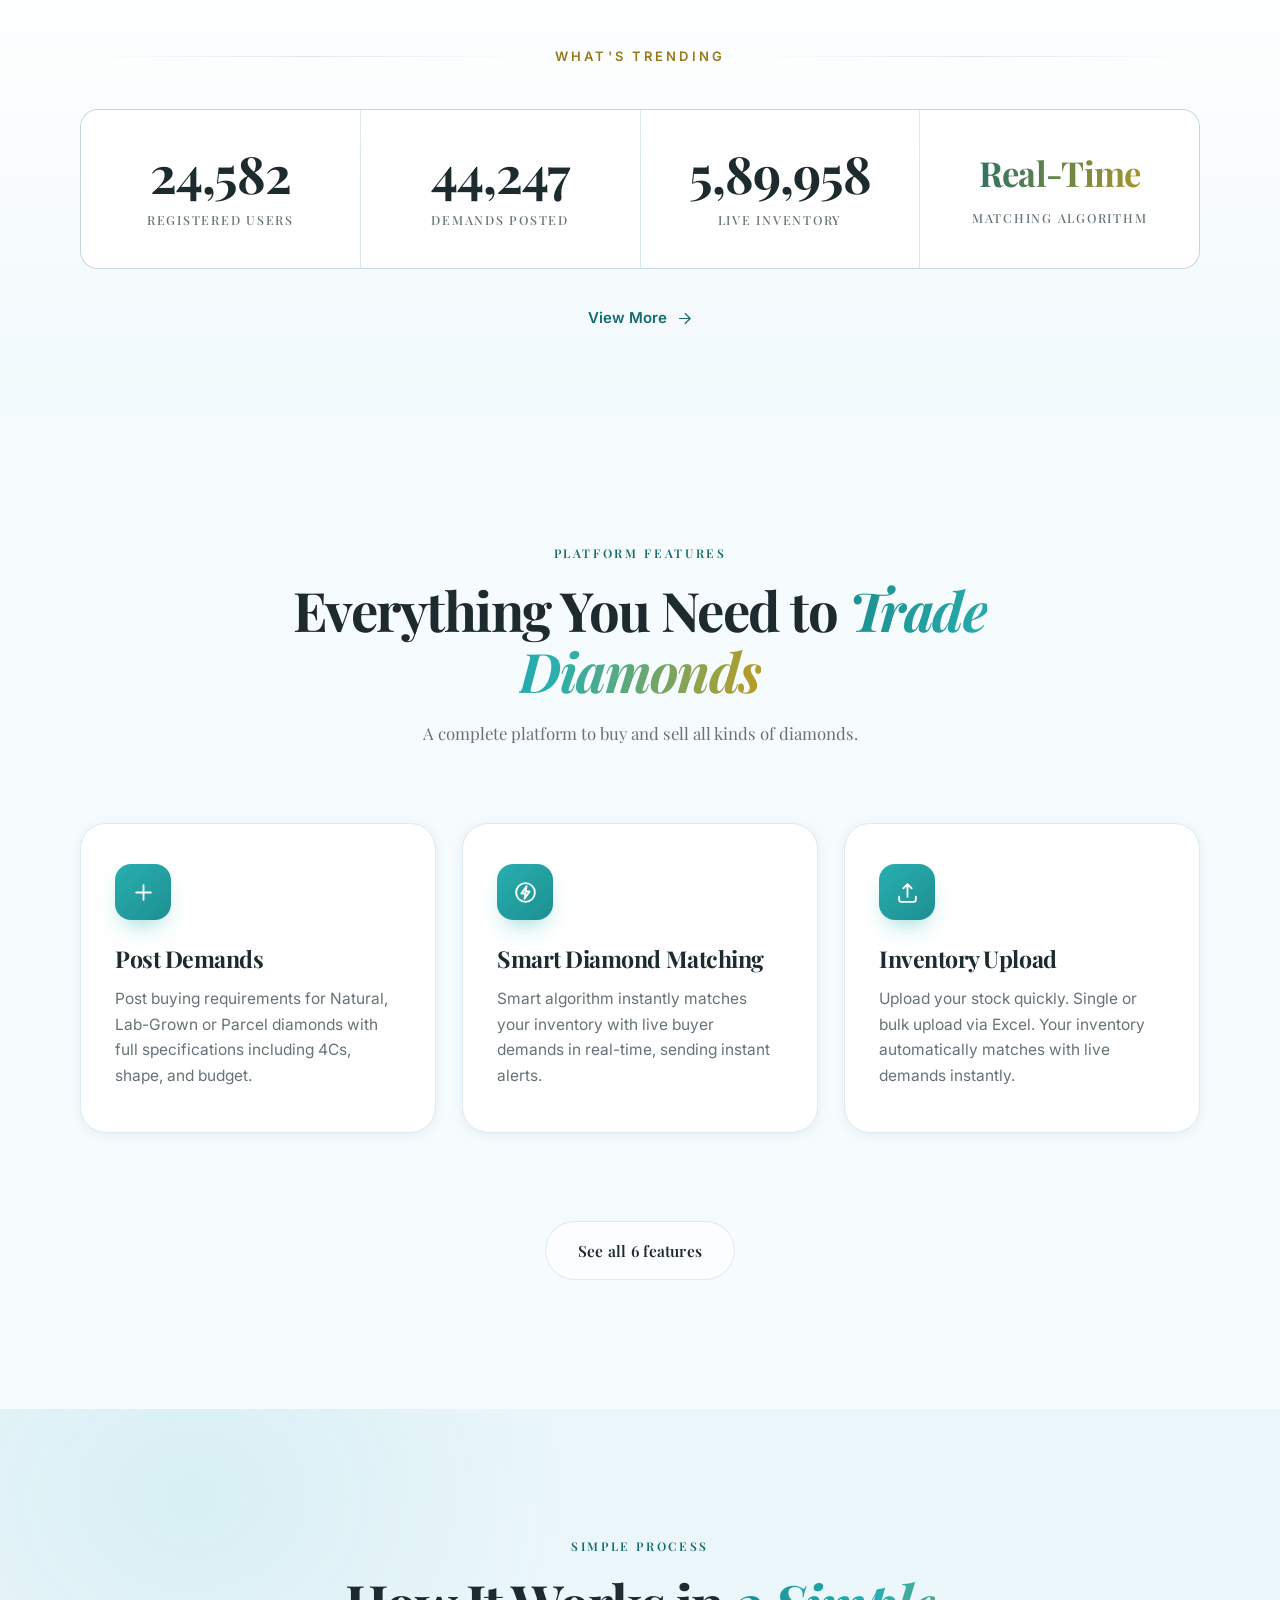
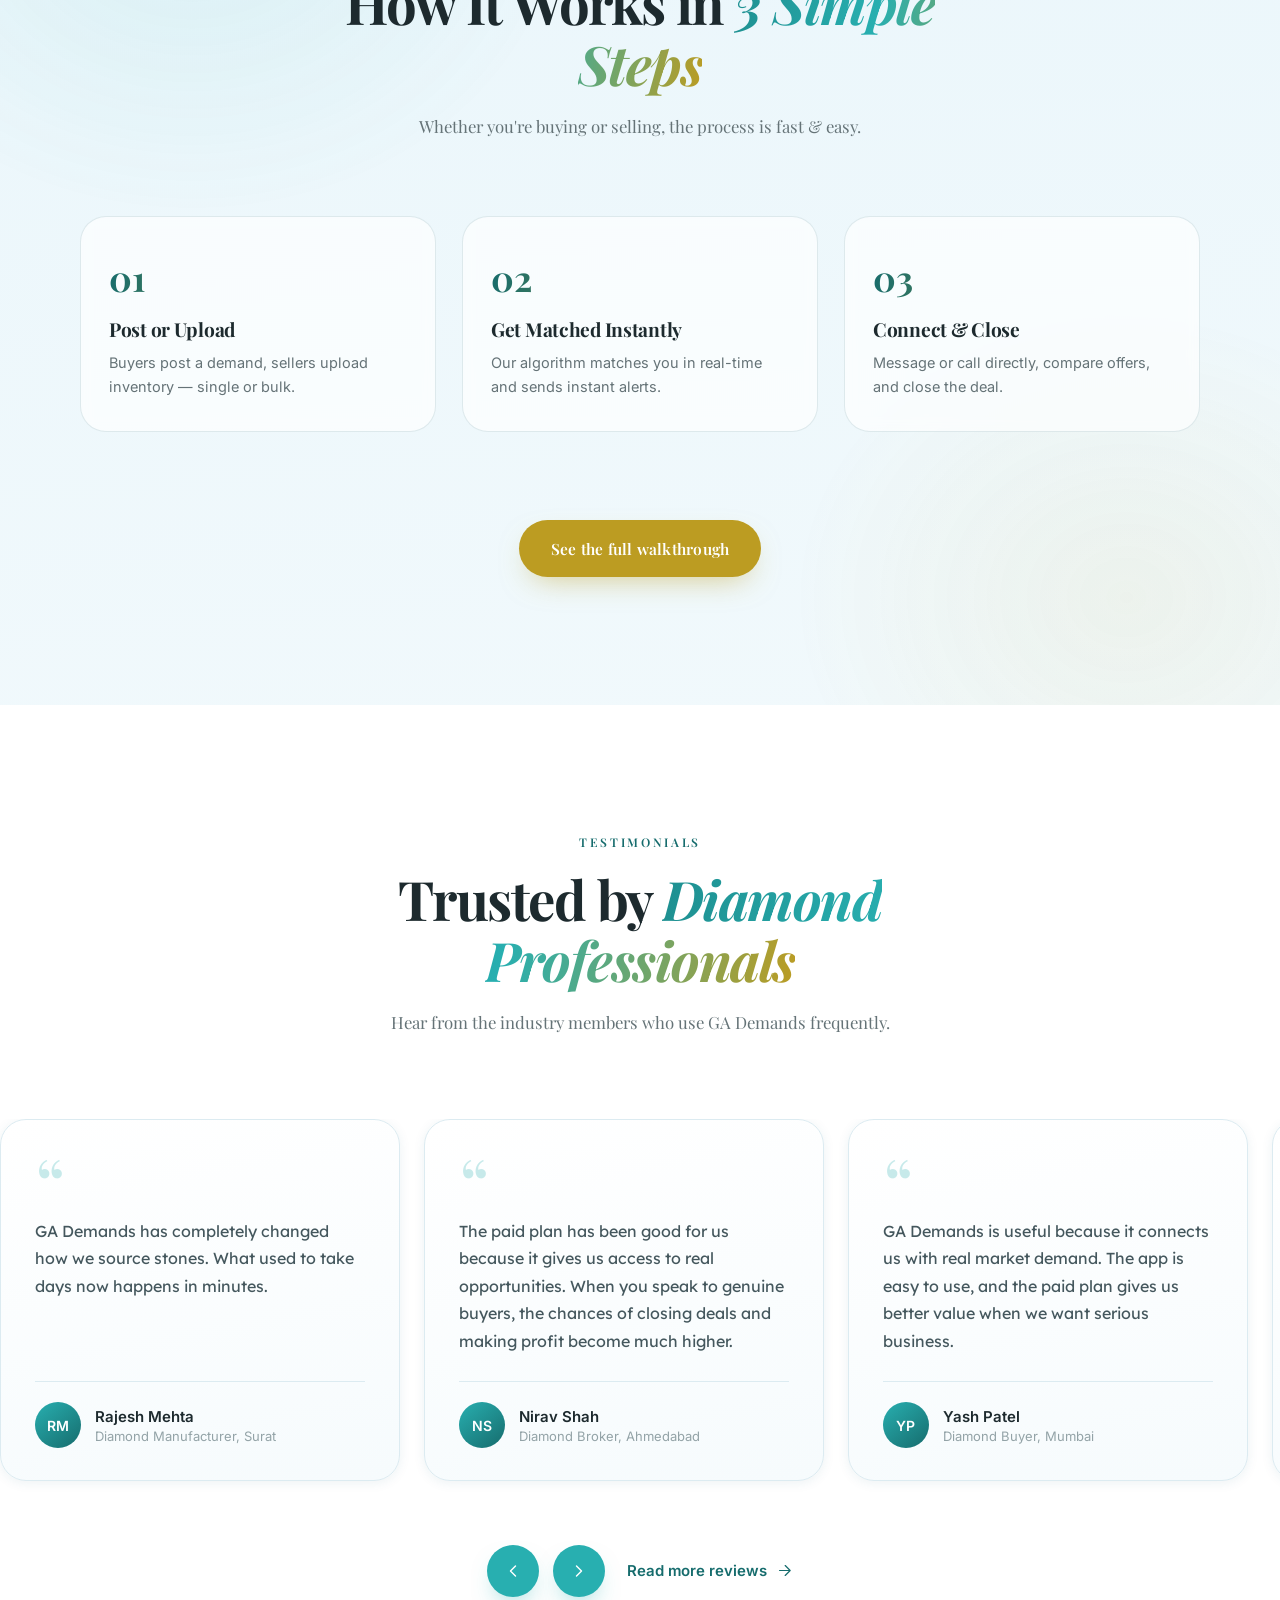
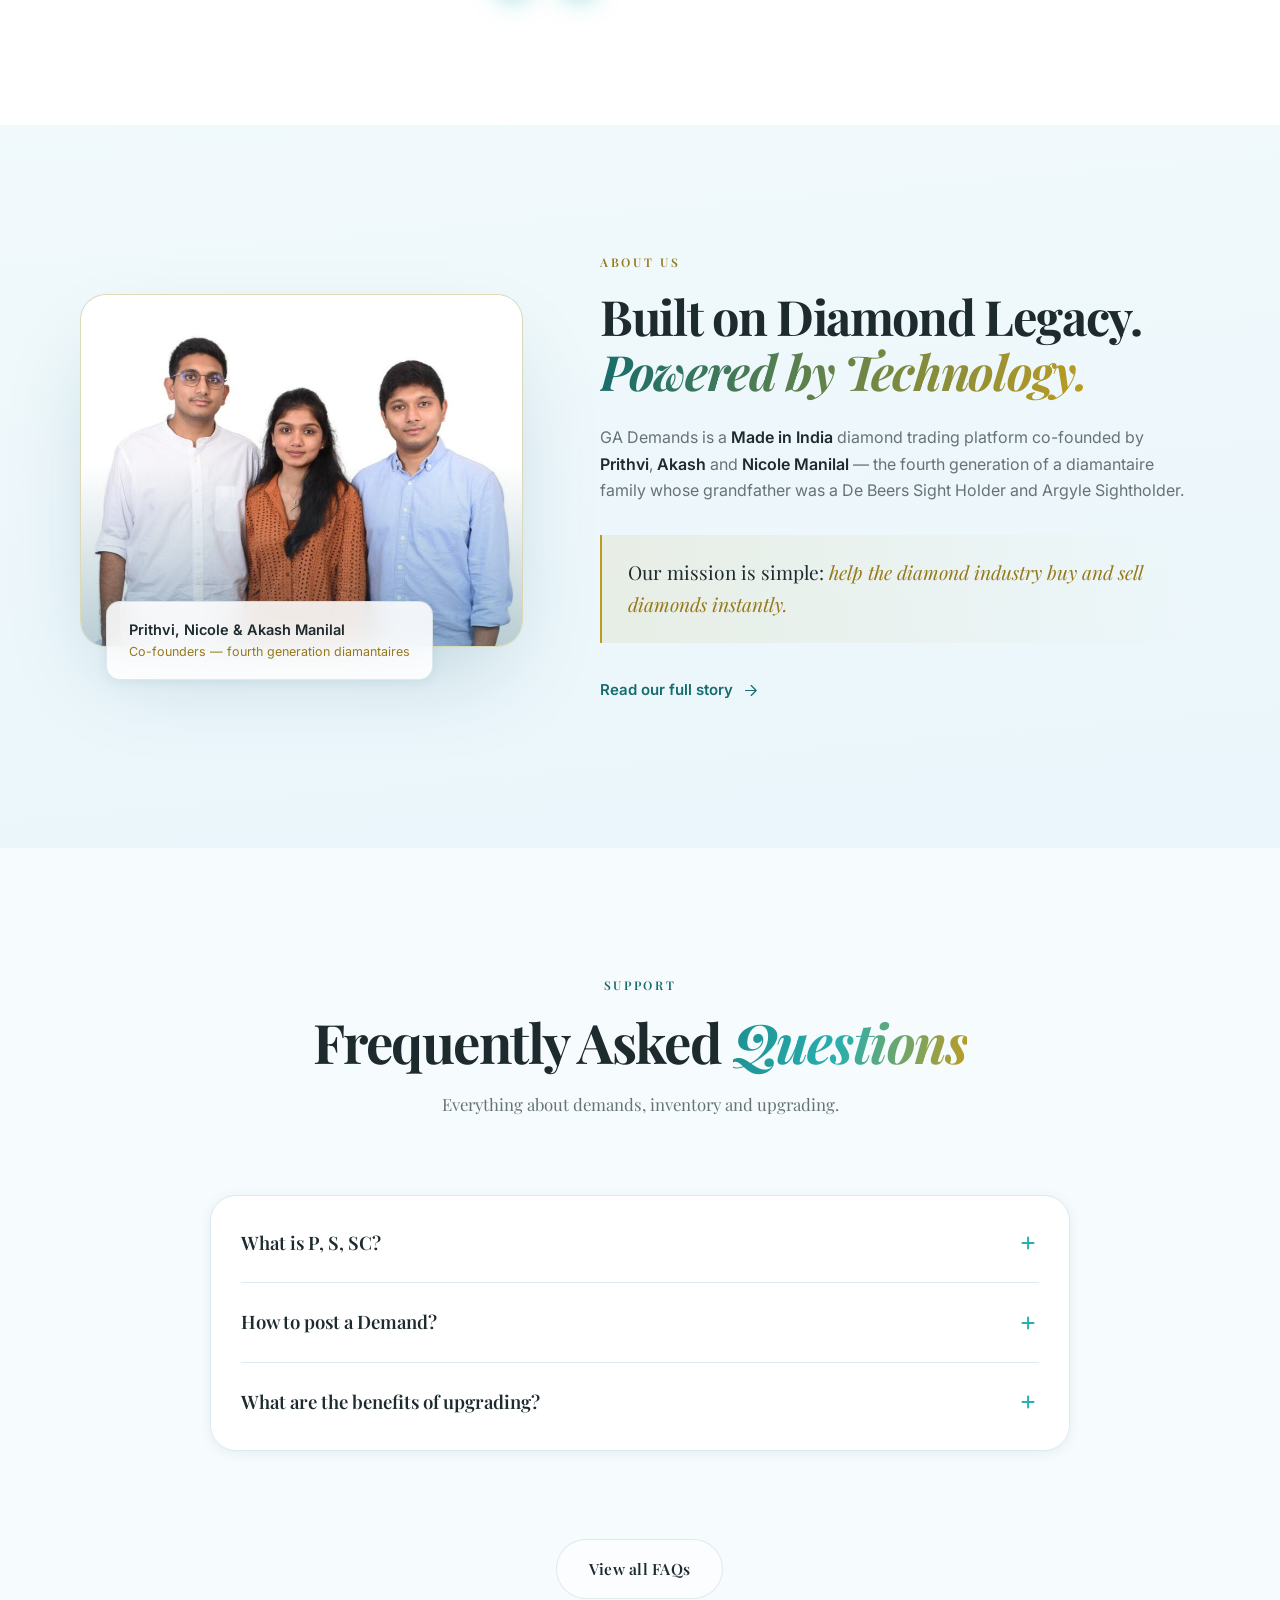
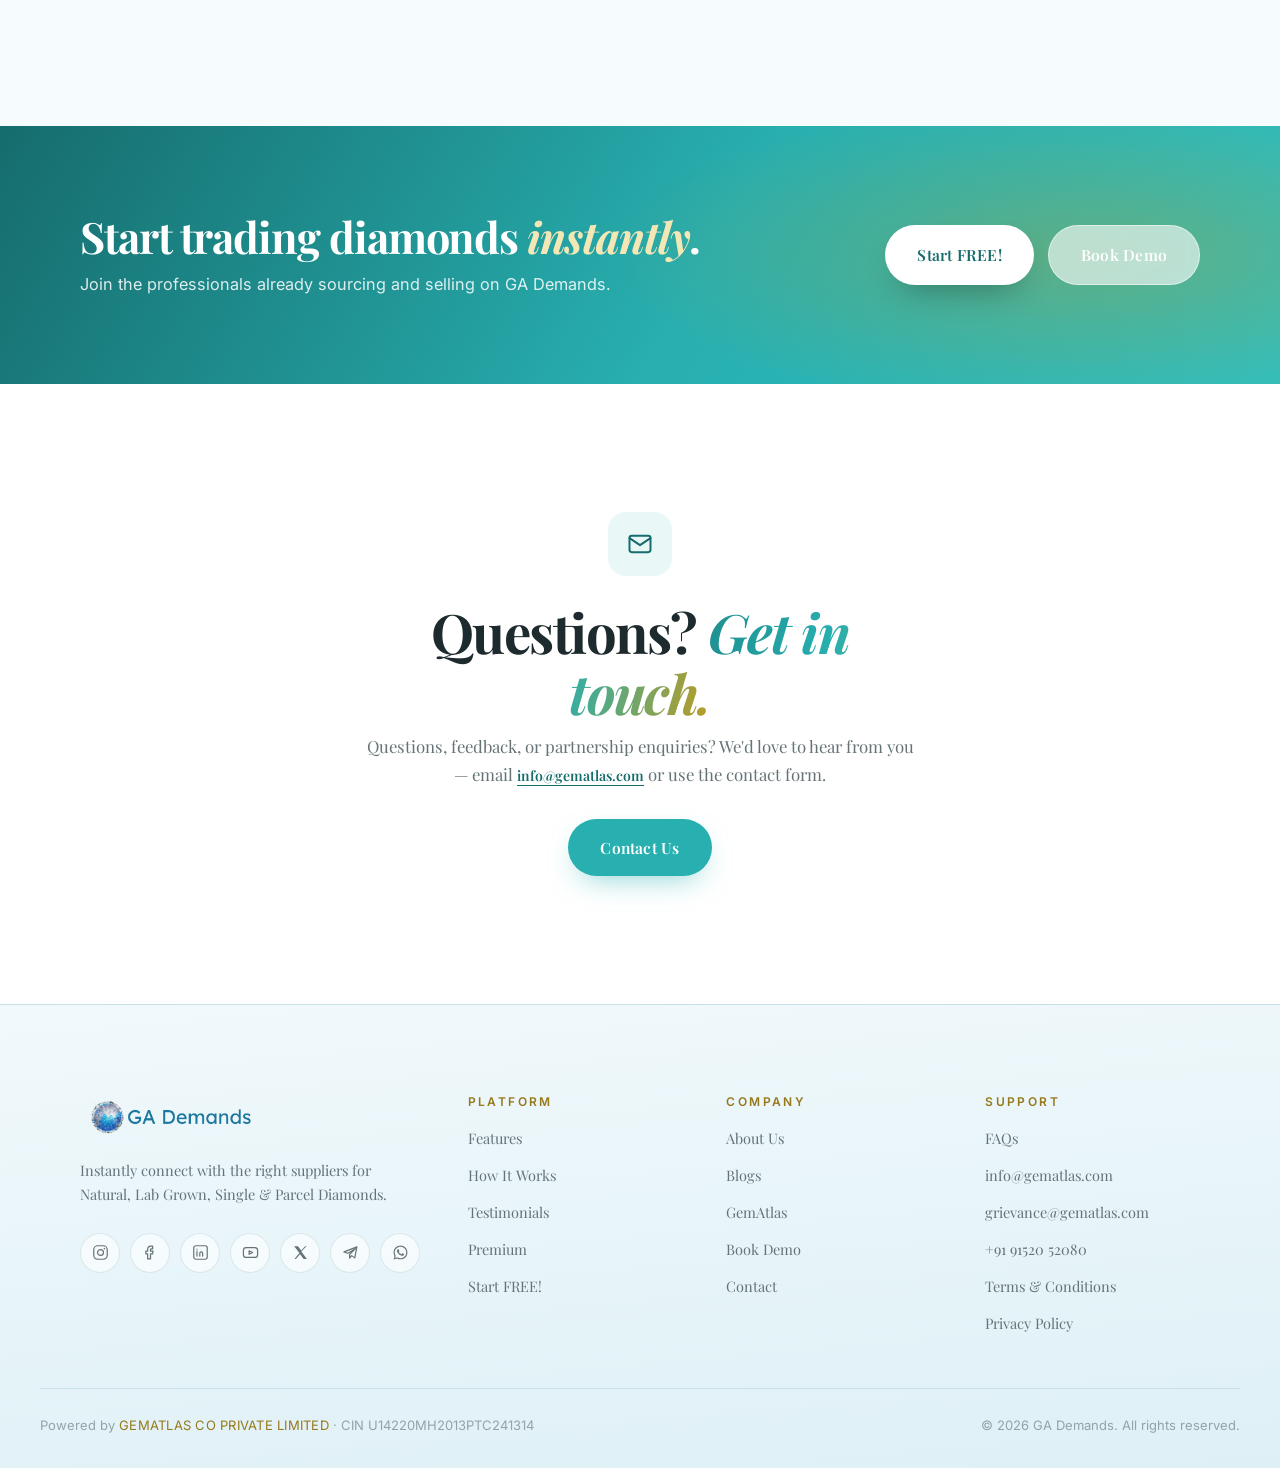
==== commit 8f4b13ca: "Match original typography and trim invented copy Add Lexend Deca (testimonials) and shift nav/button" ====
--- a/index.html
+++ b/index.html
@@ -16,7 +16,7 @@
 <link rel="icon" href="assets/images/image09.png">
 <link rel="preconnect" href="https://fonts.googleapis.com">
 <link rel="preconnect" href="https://fonts.gstatic.com" crossorigin>
-<link href="https://fonts.googleapis.com/css2?family=Playfair+Display:ital,wght@0,400;0,500;0,600;0,700;0,900;1,400&family=Inter:wght@300;400;500;600;700&display=swap" rel="stylesheet">
+<link href="https://fonts.googleapis.com/css2?family=Playfair+Display:ital,wght@0,400;0,500;0,600;0,700;0,900;1,400&family=Inter:wght@300;400;500;600;700&family=Lexend+Deca:wght@400;500;600&display=swap" rel="stylesheet">
 <link rel="stylesheet" href="assets/css/style.css">
 </head>
 <body>
@@ -121,12 +121,12 @@
   <div class="container showcase__inner">
     <div class="showcase__copy">
       <p class="kicker reveal">Live On The App</p>
-      <h2 class="showcase__title reveal" data-delay="60">Demands and inventory, <em>updated in real-time.</em></h2>
-      <p class="showcase__text reveal" data-delay="100">Every listing on GA Demands is live. Post a demand and watch matching inventory arrive automatically — no refreshing, no middlemen, no waiting.</p>
+      <h2 class="showcase__title reveal" data-delay="60">Demands and inventory, <em>matched in real-time.</em></h2>
+      <p class="showcase__text reveal" data-delay="100">Post buying requirements for Natural, Lab-Grown, Single or Parcel diamonds with your specifications. Our algorithm connects you with matching suppliers in real-time, pushing instant notifications to your devices.</p>
       <ul class="showcase__points reveal" data-delay="140">
-        <li><svg viewBox="0 0 24 24" aria-hidden="true"><path d="M20 6L9 17l-5-5"/></svg> Live demand cards from Natural &amp; Lab Grown categories</li>
-        <li><svg viewBox="0 0 24 24" aria-hidden="true"><path d="M20 6L9 17l-5-5"/></svg> Filter by shape, carat, colour, clarity and price</li>
-        <li><svg viewBox="0 0 24 24" aria-hidden="true"><path d="M20 6L9 17l-5-5"/></svg> Star, save and message suppliers instantly</li>
+        <li><svg viewBox="0 0 24 24" aria-hidden="true"><path d="M20 6L9 17l-5-5"/></svg> Natural, Lab Grown, Single and Parcel diamonds</li>
+        <li><svg viewBox="0 0 24 24" aria-hidden="true"><path d="M20 6L9 17l-5-5"/></svg> Chat directly with suppliers via live messaging or call</li>
+        <li><svg viewBox="0 0 24 24" aria-hidden="true"><path d="M20 6L9 17l-5-5"/></svg> Compare offers and close your deal — all in one place</li>
       </ul>
       <p class="reveal" data-delay="180" style="margin-top:28px;">
         <a href="features.html" class="link-arrow">Explore all features <svg viewBox="0 0 24 24" aria-hidden="true"><path d="M5 12h14M13 5l7 7-7 7"/></svg></a>
@@ -409,7 +409,7 @@
       <svg viewBox="0 0 24 24" aria-hidden="true"><rect x="3" y="5" width="18" height="14" rx="2"/><path d="M3 7l9 6 9-6"/></svg>
     </div>
     <h2 class="section__title" style="margin-bottom:10px;">Questions? <em>Get in touch.</em></h2>
-    <p class="section__lede" style="margin-bottom:30px;">Reach us at <a href="mailto:info@gematlas.com" class="link-arrow link-arrow--sm" style="display:inline;border-bottom:1px solid currentColor;">info@gematlas.com</a> or use the contact form — we reply fast.</p>
+    <p class="section__lede" style="margin-bottom:30px;">Questions, feedback, or partnership enquiries? We'd love to hear from you — email <a href="mailto:info@gematlas.com" class="link-arrow link-arrow--sm" style="display:inline;border-bottom:1px solid currentColor;">info@gematlas.com</a> or use the contact form.</p>
     <a href="contact.html" class="btn btn--primary btn--lg btn--shine">Contact Us</a>
   </div>
 </section>
--- a/assets/css/style.css
+++ b/assets/css/style.css
@@ -36,6 +36,7 @@
   /* type */
   --ff-display:'Playfair Display', Georgia, serif;
   --ff-body:'Inter', -apple-system, BlinkMacSystemFont, 'Segoe UI', sans-serif;
+  --ff-quote:'Lexend Deca', 'Inter', sans-serif;
 
   /* layout */
   --wrap:1200px;
@@ -125,7 +126,7 @@
 
 .nav{display:flex;align-items:center;gap:30px;}
 .nav__link{
-  position:relative;font-size:14.5px;font-weight:500;letter-spacing:.01em;
+  position:relative;font-family:var(--ff-display);font-size:15px;font-weight:500;letter-spacing:.01em;
   color:var(--ink-700);transition:color .3s;
 }
 .nav__link::after{
@@ -154,7 +155,7 @@
   --btn-bg:var(--teal);
   display:inline-flex;align-items:center;justify-content:center;gap:9px;
   padding:12px 24px;border-radius:100px;
-  font-family:var(--ff-body);font-size:14.5px;font-weight:600;letter-spacing:.015em;
+  font-family:var(--ff-display);font-size:14.5px;font-weight:600;letter-spacing:.015em;
   position:relative;overflow:hidden;white-space:nowrap;
   transition:transform .4s var(--ease), box-shadow .4s var(--ease), background .35s, color .35s, border-color .35s;
 }
@@ -266,7 +267,7 @@
 @keyframes sheen{to{background-position:200% center;}}
 
 .hero__lede{
-  font-size:clamp(1.02rem,1.5vw,1.2rem);
+  font-family:var(--ff-display);font-size:clamp(1.02rem,1.5vw,1.2rem);
   max-width:35em;color:var(--ink-500);margin:0 0 36px;
 }
 .hero__lede strong{color:var(--ink);font-weight:600;}
@@ -283,7 +284,7 @@
   display:grid;place-items:center;min-width:30px;height:30px;padding:0 8px;
   border-radius:9px;border:1px solid rgba(40,175,176,.4);
   background:var(--teal-050);color:var(--teal-700);
-  font-size:12px;font-weight:700;letter-spacing:.04em;
+  font-family:var(--ff-display);font-size:12px;font-weight:700;letter-spacing:.04em;
 }
 .chip--sm{min-width:26px;height:26px;font-size:11px;}
 
@@ -366,7 +367,7 @@
   -webkit-background-clip:text;background-clip:text;color:transparent;
 }
 .stat__label{
-  font-size:12.5px;letter-spacing:.14em;text-transform:uppercase;
+  font-family:var(--ff-display);font-size:12.5px;letter-spacing:.14em;text-transform:uppercase;
   color:var(--ink-500);font-weight:500;
 }
 .stats__cta{margin-top:34px;text-align:center;}
@@ -376,7 +377,7 @@
 /* ═══════════ SECTION HEADS ═══════════ */
 .section__head{max-width:720px;margin:0 auto clamp(50px,6vw,76px);text-align:center;}
 .kicker{
-  font-size:12px;font-weight:600;letter-spacing:.22em;text-transform:uppercase;
+  font-family:var(--ff-display);font-size:12px;font-weight:600;letter-spacing:.22em;text-transform:uppercase;
   color:var(--teal-700);margin:0 0 16px;
 }
 .kicker--light{color:var(--gold-600);}
@@ -388,7 +389,7 @@
   background:linear-gradient(100deg,var(--teal-600),var(--teal) 45%,var(--gold) 100%);
   -webkit-background-clip:text;background-clip:text;color:transparent;
 }
-.section__lede{font-size:1.05rem;color:var(--ink-500);margin:0;}
+.section__lede{font-family:var(--ff-display);font-size:1.05rem;color:var(--ink-500);margin:0;}
 
 /* ═══════════ FEATURES ═══════════ */
 .features{background:var(--paper-2);}
@@ -448,7 +449,7 @@
 .toggle__btn{
   position:relative;z-index:1;
   padding:11px 40px;border-radius:100px;
-  font-size:14.5px;font-weight:600;letter-spacing:.02em;
+  font-family:var(--ff-display);font-size:15px;font-weight:600;letter-spacing:.02em;
   color:var(--ink-500);transition:color .35s;
 }
 .toggle__btn.is-active{color:#fff;}
@@ -474,7 +475,7 @@
   filter:drop-shadow(0 30px 50px rgba(23,90,110,.25));
 }
 .step__num{
-  display:inline-block;font-family:var(--ff-body);
+  display:inline-block;font-family:var(--ff-display);
   font-size:12px;font-weight:600;letter-spacing:.24em;text-transform:uppercase;
   color:var(--gold-600);margin-bottom:16px;
   padding-bottom:10px;border-bottom:1px solid rgba(188,156,34,.3);
@@ -508,7 +509,7 @@
   color:var(--teal);opacity:.25;display:block;margin-bottom:14px;
 }
 .quote blockquote{
-  margin:0 0 26px;font-size:16.5px;line-height:1.72;color:var(--ink-700);flex:1;
+  margin:0 0 26px;font-family:var(--ff-quote);font-size:16px;line-height:1.72;color:var(--ink-700);flex:1;
 }
 .quote figcaption{display:flex;align-items:center;gap:14px;padding-top:20px;border-top:1px solid var(--line);}
 .quote__avatar{
@@ -696,7 +697,7 @@
 .field input,.field textarea{
   width:100%;padding:22px 16px 10px;border-radius:12px;
   border:1px solid var(--line);background:#fff;
-  font-family:var(--ff-body);font-size:15.5px;color:var(--ink);
+  font-family:var(--ff-display);font-size:15.5px;color:var(--ink);
   transition:border-color .35s,box-shadow .35s;resize:vertical;
 }
 .field textarea{padding-top:26px;}
@@ -741,7 +742,7 @@
   padding-bottom:52px;
 }
 .footer__logo{height:44px;width:auto;margin-bottom:20px;}
-.footer__tag{font-size:14.5px;max-width:30em;color:var(--ink-500);margin-bottom:26px;}
+.footer__tag{font-family:var(--ff-display);font-size:14.5px;max-width:30em;color:var(--ink-500);margin-bottom:26px;}
 
 .socials{display:flex;flex-wrap:wrap;gap:10px;}
 .socials a{
@@ -758,7 +759,7 @@
   letter-spacing:.2em;text-transform:uppercase;color:var(--gold-600);margin-bottom:6px;
 }
 .footer__col a{
-  font-size:14.5px;color:var(--ink-500);width:max-content;
+  font-family:var(--ff-display);font-size:14.5px;color:var(--ink-500);width:max-content;
   transition:color .3s,transform .3s var(--ease);
 }
 .footer__col a:hover{color:var(--teal-700);transform:translateX(3px);}
@@ -838,7 +839,7 @@
   background:linear-gradient(100deg,var(--teal-700),var(--teal) 55%,var(--gold) 105%);
   -webkit-background-clip:text;background-clip:text;color:transparent;
 }
-.page-hero__lede{max-width:640px;margin:0 auto;font-size:1.08rem;color:var(--ink-500);}
+.page-hero__lede{max-width:640px;margin:0 auto;font-family:var(--ff-display);font-size:1.08rem;color:var(--ink-500);}
 .page-hero__crumb{
   display:inline-flex;align-items:center;gap:8px;margin-bottom:22px;
   font-size:13px;font-weight:500;color:var(--ink-500);
